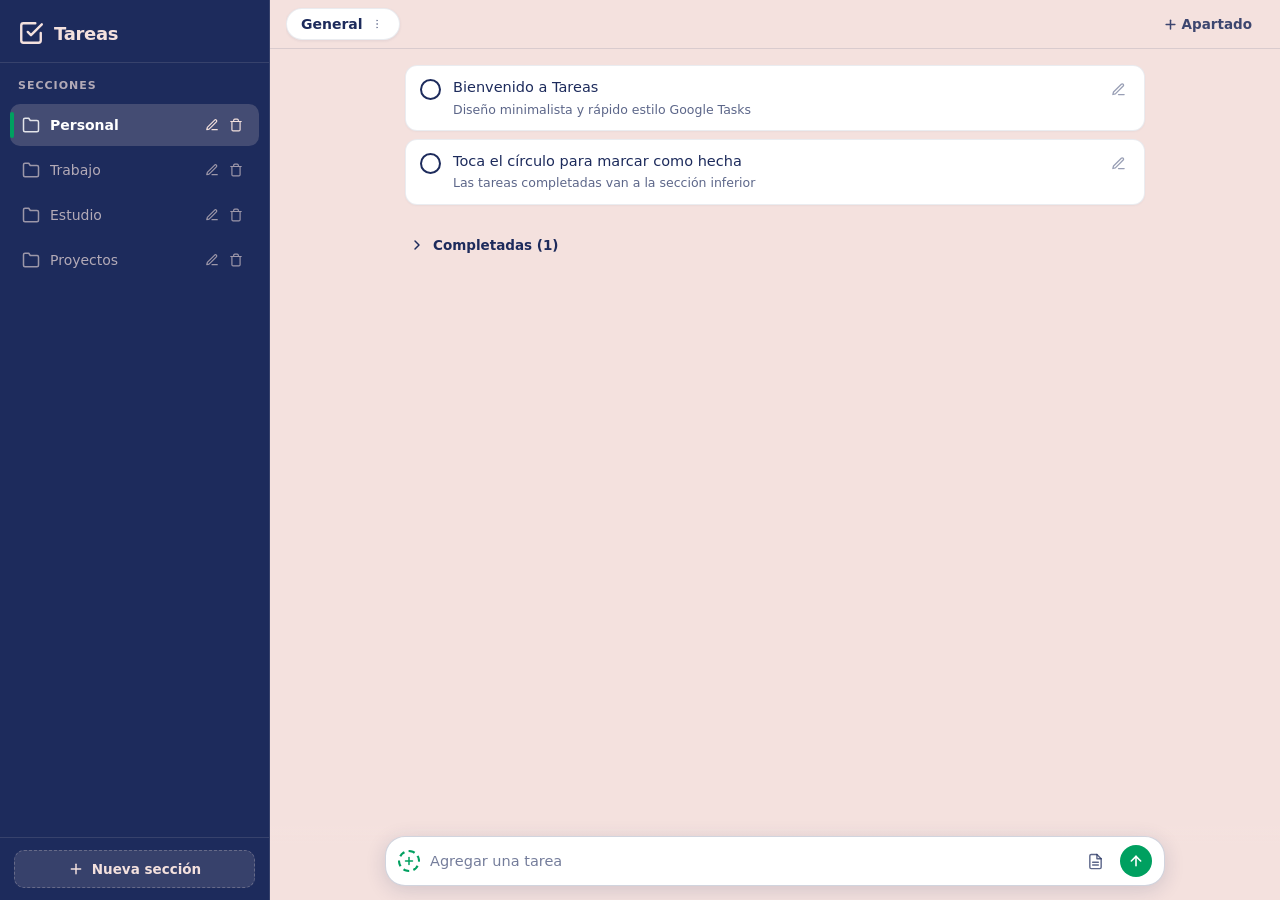
==== index.html @ ff3b8638 "Versión 1: PWA de tareas con secciones, apartados y tareas Diseño inicial con barra lateral. Indexed" ====
<!DOCTYPE html>
<html lang="es">
<head>
  <meta charset="UTF-8">
  <meta name="viewport" content="width=device-width, initial-scale=1.0, maximum-scale=1.0, user-scalable=no, viewport-fit=cover">
  <title>Tareas</title>

  <!-- PWA Meta Tags -->
  <meta name="theme-color" content="#1D2B5C">
  <meta name="mobile-web-app-capable" content="yes">
  <meta name="apple-mobile-web-app-status-bar-style" content="black-translucent">
  <meta name="apple-mobile-web-app-title" content="Tareas">
  <link rel="manifest" href="./manifest.json">
  <link rel="icon" type="image/svg+xml" href="./icon.svg">
  <link rel="apple-touch-icon" href="./icon-192.png">

  <!-- Minimalist Pure CSS -->
  <link rel="stylesheet" href="./style.css">
</head>
<body>

  <div id="app">
    <!-- Mobile Backdrop -->
    <div id="sidebar-backdrop"></div>

    <!-- Sidebar (Sections) -->
    <aside id="sidebar">
      <div class="sidebar-header">
        <div class="sidebar-brand">
          <svg viewBox="0 0 24 24" fill="none" stroke="currentColor" stroke-width="2.2" stroke-linecap="round" stroke-linejoin="round">
            <path d="M9 11l3 3L22 4"></path>
            <path d="M21 12v7a2 2 0 0 1-2 2H5a2 2 0 0 1-2-2V5a2 2 0 0 1 2-2h11"></path>
          </svg>
          <span>Tareas</span>
        </div>
        <button id="btn-close-sidebar" class="btn-icon-close" aria-label="Cerrar menú">
          <svg width="20" height="20" viewBox="0 0 24 24" fill="none" stroke="currentColor" stroke-width="2" stroke-linecap="round" stroke-linejoin="round">
            <line x1="18" y1="6" x2="6" y2="18"></line>
            <line x1="6" y1="6" x2="18" y2="18"></line>
          </svg>
        </button>
      </div>

      <div class="sidebar-title-badge">Secciones</div>

      <div id="sections-list" class="sections-scroll-area">
        <!-- Rendered dynamically -->
      </div>

      <div class="sidebar-footer">
        <button id="btn-new-section" class="btn-new-section">
          <svg viewBox="0 0 24 24" fill="none" stroke="currentColor" stroke-width="2.2" stroke-linecap="round" stroke-linejoin="round">
            <line x1="12" y1="5" x2="12" y2="19"></line>
            <line x1="5" y1="12" x2="19" y2="12"></line>
          </svg>
          <span>Nueva sección</span>
        </button>
      </div>
    </aside>

    <!-- Main Content Area -->
    <main id="main">
      <!-- Mobile Top Bar -->
      <header class="top-bar">
        <div class="top-bar-left">
          <button id="btn-menu" class="btn-menu" aria-label="Abrir secciones">
            <svg viewBox="0 0 24 24" fill="none" stroke="currentColor" stroke-width="2.2" stroke-linecap="round" stroke-linejoin="round">
              <line x1="3" y1="12" x2="21" y2="12"></line>
              <line x1="3" y1="6" x2="21" y2="6"></line>
              <line x1="3" y1="18" x2="21" y2="18"></line>
            </svg>
          </button>
          <h1 id="current-section-title" class="current-section-heading">Personal</h1>
        </div>
      </header>

      <!-- Tabs Bar (Apartados) -->
      <section class="lists-tabs-wrapper" aria-label="Apartados de la sección">
        <div id="lists-tabs" class="lists-tabs">
          <!-- Rendered dynamically -->
        </div>
        <button id="btn-add-list" class="btn-add-list" title="Crear nuevo apartado">
          <svg viewBox="0 0 24 24" fill="none" stroke="currentColor" stroke-width="2.4" stroke-linecap="round" stroke-linejoin="round">
            <line x1="12" y1="5" x2="12" y2="19"></line>
            <line x1="5" y1="12" x2="19" y2="12"></line>
          </svg>
          <span>Apartado</span>
        </button>
      </section>

      <!-- Tasks View -->
      <section class="tasks-container" id="tasks-scroll-container">
        <!-- Empty state placeholder -->
        <div id="empty-state" class="empty-state">
          <svg viewBox="0 0 24 24" fill="none" stroke="currentColor" stroke-width="1.8" stroke-linecap="round" stroke-linejoin="round">
            <circle cx="12" cy="12" r="10"></circle>
            <polyline points="12 6 12 12 16 14"></polyline>
          </svg>
          <h3>No hay tareas pendientes</h3>
          <p>Escribe tu primera tarea en el campo inferior para comenzar.</p>
        </div>

        <!-- Active Tasks List -->
        <div id="active-tasks-list">
          <!-- Rendered dynamically -->
        </div>

        <!-- Collapsible Completed Section -->
        <div id="completed-section" class="completed-section">
          <button id="completed-toggle-btn" class="completed-toggle-btn" aria-expanded="false">
            <svg class="completed-chevron" viewBox="0 0 24 24" fill="none" stroke="currentColor" stroke-width="2.2" stroke-linecap="round" stroke-linejoin="round">
              <polyline points="6 9 12 15 18 9"></polyline>
            </svg>
            <span id="completed-count-label">Completadas (0)</span>
          </button>
          <div id="completed-tasks-list" class="completed-tasks-list">
            <!-- Rendered dynamically -->
          </div>
        </div>
      </section>

      <!-- Bottom Docked Add Task Bar -->
      <footer class="bottom-bar">
        <form id="add-task-form" class="add-task-card" autocomplete="off">
          <div class="add-task-main-row">
            <div class="add-icon-circle">
              <svg viewBox="0 0 24 24" fill="none" stroke="currentColor" stroke-width="3" stroke-linecap="round" stroke-linejoin="round">
                <line x1="12" y1="5" x2="12" y2="19"></line>
                <line x1="5" y1="12" x2="19" y2="12"></line>
              </svg>
            </div>
            <input 
              type="text" 
              id="task-input" 
              class="task-input" 
              placeholder="Agregar una tarea" 
              autofocus 
              required
            >
            <button type="button" id="btn-toggle-note" class="btn-toggle-note" title="Agregar nota" aria-label="Agregar nota opcional">
              <svg viewBox="0 0 24 24" fill="none" stroke="currentColor" stroke-width="2" stroke-linecap="round" stroke-linejoin="round">
                <path d="M14 2H6a2 2 0 0 0-2 2v16a2 2 0 0 0 2 2h12a2 2 0 0 0 2-2V8z"></path>
                <polyline points="14 2 14 8 20 8"></polyline>
                <line x1="16" y1="13" x2="8" y2="13"></line>
                <line x1="16" y1="17" x2="8" y2="17"></line>
              </svg>
            </button>
            <button type="submit" id="btn-submit-task" class="btn-submit-task" title="Crear tarea" aria-label="Crear tarea">
              <svg viewBox="0 0 24 24" fill="none" stroke="currentColor" stroke-width="2.4" stroke-linecap="round" stroke-linejoin="round">
                <line x1="12" y1="19" x2="12" y2="5"></line>
                <polyline points="5 12 12 5 19 12"></polyline>
              </svg>
            </button>
          </div>
          <!-- Expandable note input -->
          <div id="add-task-note-row" class="add-task-note-row">
            <textarea 
              id="task-note-input" 
              class="task-note-input" 
              placeholder="Agregar detalles o nota opcional..."
              rows="2"
            ></textarea>
          </div>
        </form>
      </footer>
    </main>
  </div>

  <!-- Reusable Modal (Section / List / Task Edit / Confirmation) -->
  <div id="modal-container" class="modal-overlay" role="dialog" aria-modal="true">
    <div class="modal-card">
      <div class="modal-header">
        <h2 id="modal-title" class="modal-title">Título Modal</h2>
        <button id="btn-modal-close" class="btn-close-modal" aria-label="Cerrar modal">
          <svg viewBox="0 0 24 24" fill="none" stroke="currentColor" stroke-width="2" stroke-linecap="round" stroke-linejoin="round">
            <line x1="18" y1="6" x2="6" y2="18"></line>
            <line x1="6" y1="6" x2="18" y2="18"></line>
          </svg>
        </button>
      </div>

      <div id="modal-body" class="modal-body">
        <!-- Rendered dynamically -->
      </div>

      <div id="modal-footer" class="modal-footer">
        <!-- Buttons rendered dynamically -->
      </div>
    </div>
  </div>

  <!-- Scripts -->
  <script src="./db.js"></script>
  <script src="./app.js"></script>
</body>
</html>
---- style.css ----
/* ==========================================================================
   style.css - Minimalist Google Tasks Style PWA
   Palette:
   - Fondo: Rosa niebla #F4E1DE
   - Texto y Barra Lateral: Azul tinta #1D2B5C
   - Acentos: Esmeralda #00A060
   ========================================================================== */

:root {
  --bg-page: #F4E1DE;
  --text-main: #1D2B5C;
  --text-muted: rgba(29, 43, 92, 0.72);
  --text-faint: rgba(29, 43, 92, 0.45);

  --sidebar-bg: #1D2B5C;
  --sidebar-text: #F4E1DE;
  --sidebar-text-muted: rgba(244, 225, 222, 0.70);
  --sidebar-hover: rgba(244, 225, 222, 0.10);
  --sidebar-active: rgba(244, 225, 222, 0.18);
  --sidebar-border: rgba(244, 225, 222, 0.12);

  --accent-emerald: #00A060;
  --accent-emerald-dark: #008750;
  --accent-emerald-light: rgba(0, 160, 96, 0.15);

  --card-bg: #FFFFFF;
  --card-border: rgba(29, 43, 92, 0.09);
  --divider: rgba(29, 43, 92, 0.12);

  --danger: #D32F2F;
  --danger-light: rgba(211, 47, 47, 0.10);

  --sidebar-width: 270px;
  --font-stack: system-ui, -apple-system, BlinkMacSystemFont, "Segoe UI", Roboto, "Helvetica Neue", Arial, sans-serif;
}

* {
  box-sizing: border-box;
  margin: 0;
  padding: 0;
  -webkit-tap-highlight-color: transparent;
}

html, body {
  width: 100%;
  height: 100%;
  overflow: hidden;
  font-family: var(--font-stack);
  background-color: var(--bg-page);
  color: var(--text-main);
  -webkit-font-smoothing: antialiased;
  -moz-osx-font-smoothing: grayscale;
}

/* ==================== APP LAYOUT ==================== */
#app {
  display: flex;
  width: 100%;
  height: 100%;
  position: relative;
  overflow: hidden;
}

/* ==================== SIDEBAR ==================== */
#sidebar {
  width: var(--sidebar-width);
  height: 100%;
  background-color: var(--sidebar-bg);
  color: var(--sidebar-text);
  display: flex;
  flex-direction: column;
  flex-shrink: 0;
  z-index: 100;
  border-right: 1px solid var(--sidebar-border);
  transition: transform 0.22s cubic-bezier(0.2, 0, 0, 1);
}

.sidebar-header {
  padding: 20px 18px 16px 18px;
  display: flex;
  align-items: center;
  justify-content: space-between;
  border-bottom: 1px solid var(--sidebar-border);
}

.sidebar-brand {
  display: flex;
  align-items: center;
  gap: 10px;
  font-size: 18px;
  font-weight: 700;
  letter-spacing: -0.3px;
  color: var(--sidebar-text);
}

.sidebar-brand svg {
  width: 26px;
  height: 26px;
  flex-shrink: 0;
}

.btn-icon-close {
  background: transparent;
  border: none;
  color: var(--sidebar-text);
  cursor: pointer;
  padding: 6px;
  border-radius: 8px;
  display: none; /* hidden on desktop */
}

.sidebar-title-badge {
  padding: 16px 18px 8px 18px;
  font-size: 11px;
  text-transform: uppercase;
  letter-spacing: 1px;
  font-weight: 700;
  color: var(--sidebar-text-muted);
}

.sections-scroll-area {
  flex: 1;
  overflow-y: auto;
  padding: 4px 10px;
  scrollbar-width: thin;
  scrollbar-color: rgba(244, 225, 222, 0.2) transparent;
}

.section-item {
  display: flex;
  align-items: center;
  justify-content: space-between;
  padding: 10px 12px;
  margin-bottom: 3px;
  border-radius: 10px;
  cursor: pointer;
  color: var(--sidebar-text-muted);
  font-size: 14px;
  font-weight: 500;
  user-select: none;
  transition: background 0.15s, color 0.15s;
}

.section-item:hover {
  background: var(--sidebar-hover);
  color: var(--sidebar-text);
}

.section-item.active {
  background: var(--sidebar-active);
  color: #FFFFFF;
  font-weight: 600;
  position: relative;
}

.section-item.active::before {
  content: '';
  position: absolute;
  left: 0;
  top: 8px;
  bottom: 8px;
  width: 4px;
  border-radius: 2px;
  background-color: var(--accent-emerald);
}

.section-item-left {
  display: flex;
  align-items: center;
  gap: 10px;
  min-width: 0;
  flex: 1;
}

.section-item-left svg {
  width: 18px;
  height: 18px;
  flex-shrink: 0;
  opacity: 0.85;
}

.section-name {
  white-space: nowrap;
  overflow: hidden;
  text-overflow: ellipsis;
}

.section-actions {
  display: flex;
  align-items: center;
  gap: 2px;
  opacity: 0.6;
}

.section-item:hover .section-actions,
.section-item.active .section-actions {
  opacity: 1;
}

.btn-section-action {
  background: transparent;
  border: none;
  color: var(--sidebar-text);
  padding: 4px;
  border-radius: 6px;
  cursor: pointer;
  display: flex;
  align-items: center;
  justify-content: center;
}

.btn-section-action:hover {
  background: rgba(244, 225, 222, 0.2);
}

.btn-section-action svg {
  width: 14px;
  height: 14px;
}

.sidebar-footer {
  padding: 12px 14px;
  border-top: 1px solid var(--sidebar-border);
}

.btn-new-section {
  width: 100%;
  display: flex;
  align-items: center;
  justify-content: center;
  gap: 8px;
  background: rgba(244, 225, 222, 0.12);
  border: 1px dashed rgba(244, 225, 222, 0.25);
  color: var(--sidebar-text);
  font-family: inherit;
  font-size: 13.5px;
  font-weight: 600;
  padding: 10px;
  border-radius: 10px;
  cursor: pointer;
  transition: background 0.15s, border-color 0.15s;
}

.btn-new-section:hover {
  background: rgba(244, 225, 222, 0.20);
  border-color: rgba(244, 225, 222, 0.45);
}

.btn-new-section svg {
  width: 16px;
  height: 16px;
}

/* Sidebar Backdrop (mobile) */
#sidebar-backdrop {
  position: fixed;
  inset: 0;
  background: rgba(29, 43, 92, 0.55);
  z-index: 95;
  opacity: 0;
  pointer-events: none;
  transition: opacity 0.22s ease;
}

#sidebar-backdrop.visible {
  opacity: 1;
  pointer-events: auto;
}

/* ==================== MAIN CONTENT ==================== */
#main {
  flex: 1;
  display: flex;
  flex-direction: column;
  height: 100%;
  min-width: 0;
  background-color: var(--bg-page);
  position: relative;
}

/* Mobile Top Bar */
.top-bar {
  display: none; /* Desktop hidden */
  align-items: center;
  justify-content: space-between;
  padding: 10px 14px;
  background-color: var(--bg-page);
  border-bottom: 1px solid var(--divider);
  flex-shrink: 0;
  z-index: 10;
}

.top-bar-left {
  display: flex;
  align-items: center;
  gap: 12px;
  min-width: 0;
}

.btn-menu {
  background: transparent;
  border: none;
  color: var(--text-main);
  padding: 6px;
  border-radius: 8px;
  cursor: pointer;
  display: flex;
  align-items: center;
  justify-content: center;
}

.btn-menu svg {
  width: 24px;
  height: 24px;
}

.current-section-heading {
  font-size: 17px;
  font-weight: 700;
  color: var(--text-main);
  white-space: nowrap;
  overflow: hidden;
  text-overflow: ellipsis;
}

/* Tabs Bar (Apartados) */
.lists-tabs-wrapper {
  background-color: var(--bg-page);
  border-bottom: 1px solid var(--divider);
  padding: 0 16px;
  display: flex;
  align-items: center;
  flex-shrink: 0;
  overflow: hidden;
}

.lists-tabs {
  display: flex;
  align-items: center;
  gap: 6px;
  overflow-x: auto;
  scrollbar-width: none;
  -ms-overflow-style: none;
  flex: 1;
  padding: 8px 0;
}

.lists-tabs::-webkit-scrollbar {
  display: none;
}

.tab-btn {
  background: transparent;
  border: none;
  color: var(--text-muted);
  font-family: inherit;
  font-size: 14px;
  font-weight: 500;
  padding: 7px 14px;
  border-radius: 20px;
  cursor: pointer;
  white-space: nowrap;
  display: flex;
  align-items: center;
  gap: 6px;
  transition: background 0.15s, color 0.15s;
}

.tab-btn:hover {
  background: rgba(29, 43, 92, 0.06);
  color: var(--text-main);
}

.tab-btn.active {
  background: #FFFFFF;
  color: var(--text-main);
  font-weight: 600;
  box-shadow: 0 1px 3px rgba(29, 43, 92, 0.08);
  border: 1px solid var(--card-border);
}

.tab-btn-options {
  background: transparent;
  border: none;
  color: var(--text-muted);
  cursor: pointer;
  padding: 2px;
  border-radius: 50%;
  display: inline-flex;
  align-items: center;
  justify-content: center;
  opacity: 0.6;
}

.tab-btn-options:hover {
  opacity: 1;
  background: rgba(29, 43, 92, 0.1);
}

.tab-btn-options svg {
  width: 12px;
  height: 12px;
}

.btn-add-list {
  background: transparent;
  border: none;
  color: var(--text-main);
  font-family: inherit;
  font-size: 13.5px;
  font-weight: 600;
  padding: 6px 12px;
  border-radius: 18px;
  cursor: pointer;
  display: flex;
  align-items: center;
  gap: 4px;
  white-space: nowrap;
  flex-shrink: 0;
  margin-left: 6px;
  opacity: 0.85;
}

.btn-add-list:hover {
  background: rgba(29, 43, 92, 0.07);
  opacity: 1;
}

.btn-add-list svg {
  width: 15px;
  height: 15px;
}

/* ==================== TASKS CONTAINER ==================== */
.tasks-container {
  flex: 1;
  overflow-y: auto;
  padding: 16px 20px 140px 20px;
  max-width: 780px;
  width: 100%;
  margin: 0 auto;
  scrollbar-width: thin;
  scrollbar-color: rgba(29, 43, 92, 0.2) transparent;
}

/* Empty State */
.empty-state {
  display: none;
  flex-direction: column;
  align-items: center;
  justify-content: center;
  padding: 60px 20px;
  text-align: center;
  color: var(--text-muted);
}

.empty-state.visible {
  display: flex;
}

.empty-state svg {
  width: 52px;
  height: 52px;
  color: var(--text-muted);
  margin-bottom: 14px;
  opacity: 0.55;
}

.empty-state h3 {
  font-size: 16px;
  font-weight: 600;
  color: var(--text-main);
  margin-bottom: 6px;
}

.empty-state p {
  font-size: 13.5px;
  color: var(--text-muted);
  max-width: 260px;
}

/* Task Item */
.task-item {
  display: flex;
  align-items: flex-start;
  gap: 12px;
  padding: 12px 14px;
  margin-bottom: 8px;
  background-color: var(--card-bg);
  border-radius: 12px;
  border: 1px solid var(--card-border);
  box-shadow: 0 1px 2px rgba(29, 43, 92, 0.04);
  cursor: pointer;
  transition: transform 0.1s ease, box-shadow 0.1s ease;
}

.task-item:active {
  transform: scale(0.995);
}

/* Circle Checkbox */
.task-checkbox-btn {
  background: transparent;
  border: none;
  padding: 0;
  cursor: pointer;
  display: flex;
  align-items: center;
  justify-content: center;
  flex-shrink: 0;
  margin-top: 1px;
}

.task-circle {
  width: 21px;
  height: 21px;
  border-radius: 50%;
  border: 2px solid var(--text-main);
  display: flex;
  align-items: center;
  justify-content: center;
  transition: all 0.15s ease;
  background: transparent;
}

.task-circle svg {
  width: 13px;
  height: 13px;
  opacity: 0;
  transform: scale(0.6);
  transition: all 0.15s ease;
  stroke: #FFFFFF;
}

.task-item:hover .task-circle {
  border-color: var(--accent-emerald);
}

.task-item.done .task-circle {
  background-color: var(--accent-emerald);
  border-color: var(--accent-emerald);
}

.task-item.done .task-circle svg {
  opacity: 1;
  transform: scale(1);
}

.task-content {
  flex: 1;
  min-width: 0;
}

.task-title {
  font-size: 14.5px;
  font-weight: 500;
  color: var(--text-main);
  line-height: 1.35;
  word-break: break-word;
  transition: color 0.15s;
}

.task-item.done .task-title {
  text-decoration: line-through;
  color: var(--text-faint);
}

.task-note-snippet {
  font-size: 12.5px;
  color: var(--text-muted);
  margin-top: 4px;
  line-height: 1.3;
  display: -webkit-box;
  -webkit-line-clamp: 2;
  -webkit-box-orient: vertical;
  overflow: hidden;
  word-break: break-word;
}

.task-item.done .task-note-snippet {
  color: var(--text-faint);
}

.task-actions {
  display: flex;
  align-items: center;
  opacity: 0.45;
  transition: opacity 0.15s;
}

.task-item:hover .task-actions {
  opacity: 1;
}

.btn-task-action {
  background: transparent;
  border: none;
  color: var(--text-main);
  padding: 4px;
  border-radius: 6px;
  cursor: pointer;
  display: flex;
  align-items: center;
  justify-content: center;
}

.btn-task-action:hover {
  background: rgba(29, 43, 92, 0.08);
}

.btn-task-action svg {
  width: 15px;
  height: 15px;
}

/* ==================== COMPLETED SECTION ==================== */
.completed-section {
  margin-top: 24px;
  display: none;
}

.completed-section.visible {
  display: block;
}

.completed-toggle-btn {
  display: flex;
  align-items: center;
  gap: 8px;
  background: transparent;
  border: none;
  color: var(--text-main);
  font-family: inherit;
  font-size: 13.5px;
  font-weight: 600;
  padding: 8px 4px;
  cursor: pointer;
  user-select: none;
  width: 100%;
}

.completed-chevron {
  width: 16px;
  height: 16px;
  transition: transform 0.2s ease;
  transform: rotate(-90deg);
}

.completed-section.expanded .completed-chevron {
  transform: rotate(0deg);
}

.completed-tasks-list {
  display: none;
  margin-top: 8px;
}

.completed-section.expanded .completed-tasks-list {
  display: block;
}

/* ==================== BOTTOM ADD TASK BAR ==================== */
.bottom-bar {
  position: fixed;
  bottom: 0;
  right: 0;
  left: var(--sidebar-width);
  z-index: 50;
  padding: 10px 16px max(14px, env(safe-area-inset-bottom, 14px)) 16px;
  background: linear-gradient(to top, rgba(244, 225, 222, 1) 75%, rgba(244, 225, 222, 0.85) 100%);
  display: flex;
  justify-content: center;
}

.add-task-card {
  width: 100%;
  max-width: 780px;
  background: #FFFFFF;
  border-radius: 20px;
  border: 1px solid var(--card-border);
  box-shadow: 0 4px 16px rgba(29, 43, 92, 0.10);
  display: flex;
  flex-direction: column;
  padding: 8px 12px;
  transition: box-shadow 0.15s ease;
}

.add-task-card:focus-within {
  box-shadow: 0 4px 20px rgba(29, 43, 92, 0.16);
  border-color: rgba(29, 43, 92, 0.20);
}

.add-task-main-row {
  display: flex;
  align-items: center;
  gap: 10px;
}

.add-icon-circle {
  width: 22px;
  height: 22px;
  border-radius: 50%;
  border: 2px dashed var(--accent-emerald);
  display: flex;
  align-items: center;
  justify-content: center;
  color: var(--accent-emerald);
  flex-shrink: 0;
}

.add-icon-circle svg {
  width: 12px;
  height: 12px;
}

.task-input {
  flex: 1;
  border: none;
  outline: none;
  background: transparent;
  font-family: inherit;
  font-size: 14.5px;
  color: var(--text-main);
  padding: 4px 0;
}

.task-input::placeholder {
  color: var(--text-muted);
  opacity: 0.85;
}

.btn-toggle-note {
  background: transparent;
  border: none;
  color: var(--text-muted);
  cursor: pointer;
  padding: 6px;
  border-radius: 8px;
  display: flex;
  align-items: center;
  justify-content: center;
  transition: color 0.15s, background 0.15s;
}

.btn-toggle-note:hover,
.btn-toggle-note.active {
  color: var(--text-main);
  background: rgba(29, 43, 92, 0.08);
}

.btn-toggle-note svg {
  width: 17px;
  height: 17px;
}

.btn-submit-task {
  background: var(--accent-emerald);
  color: #FFFFFF;
  border: none;
  cursor: pointer;
  width: 32px;
  height: 32px;
  border-radius: 50%;
  display: flex;
  align-items: center;
  justify-content: center;
  flex-shrink: 0;
  transition: background 0.15s, transform 0.1s;
}

.btn-submit-task:hover {
  background: var(--accent-emerald-dark);
}

.btn-submit-task:active {
  transform: scale(0.94);
}

.btn-submit-task svg {
  width: 16px;
  height: 16px;
}

.add-task-note-row {
  display: none;
  padding-top: 6px;
  margin-top: 6px;
  border-top: 1px dashed var(--divider);
}

.add-task-note-row.visible {
  display: block;
}

.task-note-input {
  width: 100%;
  border: none;
  outline: none;
  background: transparent;
  font-family: inherit;
  font-size: 13px;
  color: var(--text-main);
  resize: none;
  min-height: 48px;
  max-height: 120px;
}

.task-note-input::placeholder {
  color: var(--text-muted);
  opacity: 0.8;
}

/* ==================== MODALS ==================== */
.modal-overlay {
  position: fixed;
  inset: 0;
  background: rgba(29, 43, 92, 0.55);
  z-index: 200;
  display: none;
  align-items: center;
  justify-content: center;
  padding: 16px;
}

.modal-overlay.open {
  display: flex;
}

.modal-card {
  width: 100%;
  max-width: 440px;
  background: #FFFFFF;
  border-radius: 16px;
  box-shadow: 0 10px 30px rgba(29, 43, 92, 0.2);
  padding: 20px 22px;
  display: flex;
  flex-direction: column;
  gap: 16px;
  animation: modalIn 0.15s ease-out;
}

@keyframes modalIn {
  from {
    transform: scale(0.96);
    opacity: 0;
  }
  to {
    transform: scale(1);
    opacity: 1;
  }
}

.modal-header {
  display: flex;
  align-items: center;
  justify-content: space-between;
}

.modal-title {
  font-size: 16px;
  font-weight: 700;
  color: var(--text-main);
}

.btn-close-modal {
  background: transparent;
  border: none;
  color: var(--text-muted);
  cursor: pointer;
  padding: 4px;
  border-radius: 6px;
  display: flex;
  align-items: center;
  justify-content: center;
}

.btn-close-modal:hover {
  color: var(--text-main);
  background: rgba(29, 43, 92, 0.08);
}

.btn-close-modal svg {
  width: 18px;
  height: 18px;
}

.modal-body {
  display: flex;
  flex-direction: column;
  gap: 12px;
}

.form-group {
  display: flex;
  flex-direction: column;
  gap: 6px;
}

.form-label {
  font-size: 12px;
  font-weight: 600;
  text-transform: uppercase;
  letter-spacing: 0.5px;
  color: var(--text-muted);
}

.form-input, .form-textarea {
  width: 100%;
  font-family: inherit;
  font-size: 14.5px;
  color: var(--text-main);
  background: var(--bg-page);
  border: 1px solid rgba(29, 43, 92, 0.15);
  border-radius: 10px;
  padding: 10px 12px;
  outline: none;
  transition: border-color 0.15s;
}

.form-input:focus, .form-textarea:focus {
  border-color: var(--accent-emerald);
  background: #FFFFFF;
}

.form-textarea {
  resize: vertical;
  min-height: 80px;
}

.modal-footer {
  display: flex;
  align-items: center;
  justify-content: flex-end;
  gap: 10px;
  margin-top: 4px;
}

.btn {
  font-family: inherit;
  font-size: 13.5px;
  font-weight: 600;
  padding: 8px 16px;
  border-radius: 10px;
  cursor: pointer;
  border: none;
  display: inline-flex;
  align-items: center;
  gap: 6px;
  transition: background 0.15s, opacity 0.15s;
}

.btn-secondary {
  background: rgba(29, 43, 92, 0.08);
  color: var(--text-main);
}

.btn-secondary:hover {
  background: rgba(29, 43, 92, 0.14);
}

.btn-primary {
  background: var(--accent-emerald);
  color: #FFFFFF;
}

.btn-primary:hover {
  background: var(--accent-emerald-dark);
}

.btn-danger {
  background: var(--danger-light);
  color: var(--danger);
  margin-right: auto; /* Pushes danger button to the left */
}

.btn-danger:hover {
  background: rgba(211, 47, 47, 0.18);
}

/* ==================== RESPONSIVE RULES ==================== */
@media (max-width: 768px) {
  #sidebar {
    position: fixed;
    top: 0;
    left: 0;
    bottom: 0;
    width: 280px;
    max-width: 82vw;
    transform: translateX(-100%);
    box-shadow: 4px 0 20px rgba(0, 0, 0, 0.25);
  }

  #sidebar.open {
    transform: translateX(0);
  }

  .btn-icon-close {
    display: flex;
  }

  .top-bar {
    display: flex;
  }

  .bottom-bar {
    left: 0;
  }

  .tasks-container {
    padding: 12px 14px 130px 14px;
  }
}
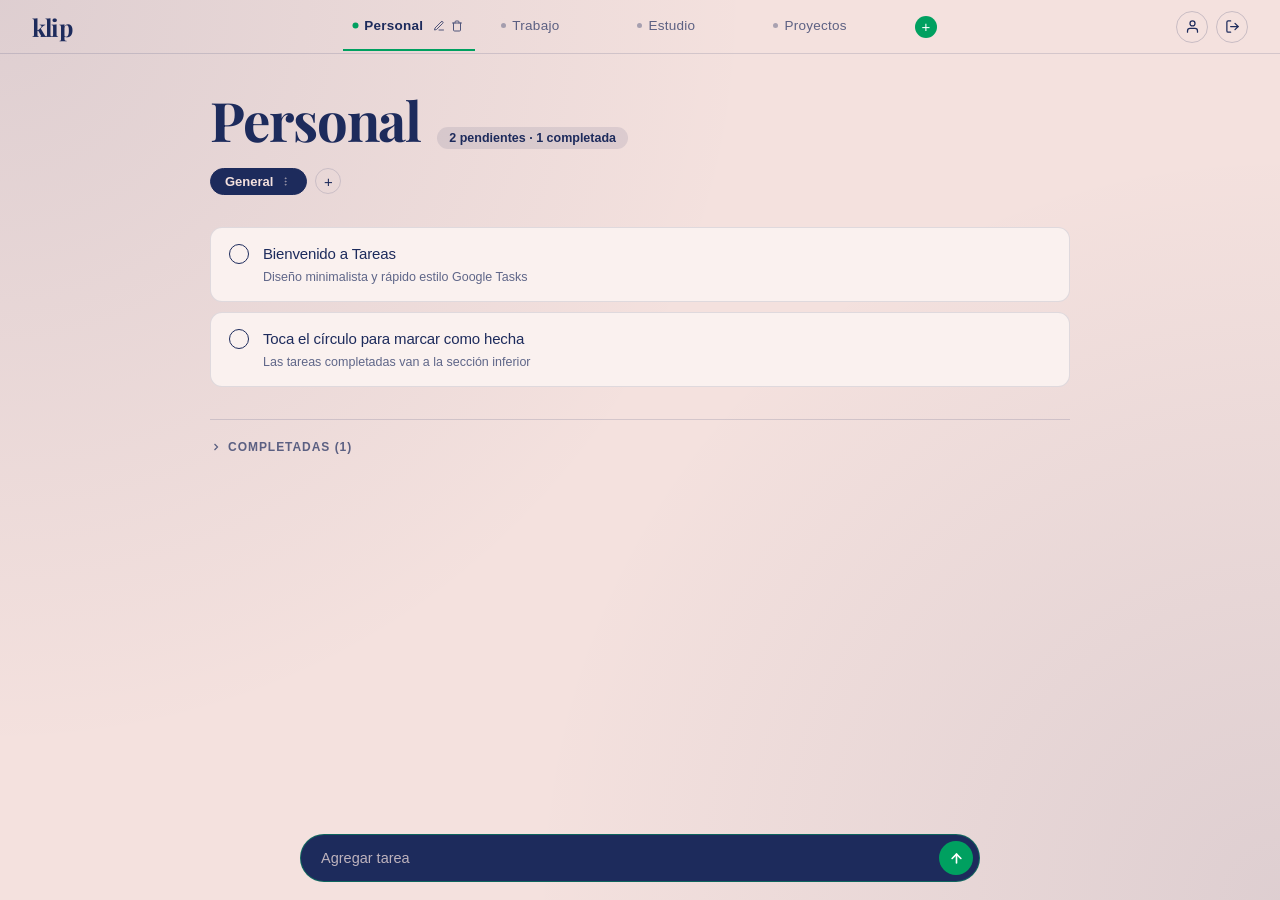
==== commit 69b585b0: "style: rediseño visual klip con playfair/arimo y detalles en azul tinta - Añadidas fuentes locales P" ====
--- a/index.html
+++ b/index.html
@@ -3,189 +3,202 @@
 <head>
   <meta charset="UTF-8">
   <meta name="viewport" content="width=device-width, initial-scale=1.0, maximum-scale=1.0, user-scalable=no, viewport-fit=cover">
-  <title>Tareas</title>
+  <title>klip — Tareas</title>
 
   <!-- PWA Meta Tags -->
   <meta name="theme-color" content="#1D2B5C">
   <meta name="mobile-web-app-capable" content="yes">
-  <meta name="apple-mobile-web-app-status-bar-style" content="black-translucent">
-  <meta name="apple-mobile-web-app-title" content="Tareas">
+  <meta name="apple-mobile-web-app-status-bar-style" content="default">
+  <meta name="apple-mobile-web-app-title" content="klip">
   <link rel="manifest" href="./manifest.json">
   <link rel="icon" type="image/svg+xml" href="./icon.svg">
   <link rel="apple-touch-icon" href="./icon-192.png">
 
-  <!-- Minimalist Pure CSS -->
+  <!-- Local CSS with @font-face -->
   <link rel="stylesheet" href="./style.css">
 </head>
 <body>
 
   <div id="app">
-    <!-- Mobile Backdrop -->
-    <div id="sidebar-backdrop"></div>
-
-    <!-- Sidebar (Sections) -->
-    <aside id="sidebar">
-      <div class="sidebar-header">
-        <div class="sidebar-brand">
-          <svg viewBox="0 0 24 24" fill="none" stroke="currentColor" stroke-width="2.2" stroke-linecap="round" stroke-linejoin="round">
-            <path d="M9 11l3 3L22 4"></path>
-            <path d="M21 12v7a2 2 0 0 1-2 2H5a2 2 0 0 1-2-2V5a2 2 0 0 1 2-2h11"></path>
+    <!-- Top Navigation Bar -->
+    <header class="top-nav-bar">
+      <!-- Left: Brand Logo -->
+      <div class="nav-left">
+        <span class="brand-logo">klip</span>
+      </div>
+
+      <!-- Center: Sections Centered with Dot and Emerald Bar + Emerald '+' button (Desktop) -->
+      <div class="nav-center">
+        <nav id="sections-list" class="sections-list-desktop" aria-label="Secciones">
+          <!-- Rendered dynamically -->
+        </nav>
+        <button id="btn-new-section" class="btn-new-section-emerald" title="Crear sección" aria-label="Crear sección">
+          +
+        </button>
+      </div>
+
+      <!-- Right: User Icon & Logout Button (Desktop) -->
+      <div class="nav-right">
+        <div class="user-actions-group">
+          <button class="nav-circle-btn" title="Perfil de usuario" aria-label="Perfil de usuario">
+            <svg width="15" height="15" viewBox="0 0 24 24" fill="none" stroke="currentColor" stroke-width="2" stroke-linecap="round" stroke-linejoin="round">
+              <path d="M20 21v-2a4 4 0 0 0-4-4H8a4 4 0 0 0-4 4v2"></path>
+              <circle cx="12" cy="7" r="4"></circle>
+            </svg>
+          </button>
+          <button id="btn-logout" class="nav-circle-btn" title="Cerrar sesión" aria-label="Cerrar sesión" onclick="cerrarSesion()">
+            <svg width="15" height="15" viewBox="0 0 24 24" fill="none" stroke="currentColor" stroke-width="2" stroke-linecap="round" stroke-linejoin="round">
+              <path d="M9 21H5a2 2 0 0 1-2-2V5a2 2 0 0 1 2-2h4"></path>
+              <polyline points="16 17 21 12 16 7"></polyline>
+              <line x1="21" y1="12" x2="9" y2="12"></line>
+            </svg>
+          </button>
+        </div>
+      </div>
+
+      <!-- Mobile Top Bar Content (Screen < 768px): Section Name & Trigger on Left, User & Logout on Right -->
+      <div class="nav-mobile-row">
+        <button id="btn-menu" class="btn-mobile-section-trigger" aria-label="Abrir menú de secciones">
+          <span id="current-section-title" class="mobile-section-name">Personal</span>
+          <svg class="trigger-chevron" width="12" height="12" viewBox="0 0 24 24" fill="none" stroke="currentColor" stroke-width="2.5">
+            <polyline points="6 9 12 15 18 9"></polyline>
           </svg>
-          <span>Tareas</span>
-        </div>
-        <button id="btn-close-sidebar" class="btn-icon-close" aria-label="Cerrar menú">
-          <svg width="20" height="20" viewBox="0 0 24 24" fill="none" stroke="currentColor" stroke-width="2" stroke-linecap="round" stroke-linejoin="round">
+        </button>
+
+        <div class="mobile-user-actions">
+          <button class="nav-circle-btn" title="Perfil de usuario" aria-label="Perfil de usuario">
+            <svg width="14" height="14" viewBox="0 0 24 24" fill="none" stroke="currentColor" stroke-width="2" stroke-linecap="round" stroke-linejoin="round">
+              <path d="M20 21v-2a4 4 0 0 0-4-4H8a4 4 0 0 0-4 4v2"></path>
+              <circle cx="12" cy="7" r="4"></circle>
+            </svg>
+          </button>
+          <button id="btn-logout-mobile" class="nav-circle-btn" title="Cerrar sesión" aria-label="Cerrar sesión" onclick="cerrarSesion()">
+            <svg width="14" height="14" viewBox="0 0 24 24" fill="none" stroke="currentColor" stroke-width="2" stroke-linecap="round" stroke-linejoin="round">
+              <path d="M9 21H5a2 2 0 0 1-2-2V5a2 2 0 0 1 2-2h4"></path>
+              <polyline points="16 17 21 12 16 7"></polyline>
+              <line x1="21" y1="12" x2="9" y2="12"></line>
+            </svg>
+          </button>
+        </div>
+      </div>
+    </header>
+
+    <!-- Mobile Drawer Backdrop (Top-level under #app) -->
+    <div id="sidebar-backdrop" class="sidebar-backdrop"></div>
+
+    <!-- Mobile Sections Panel (Top-level under #app) -->
+    <aside id="sidebar" class="mobile-sections-panel" aria-label="Panel de secciones">
+      <div class="mobile-panel-header">
+        <span class="mobile-panel-title">SECCIONES</span>
+        <button id="btn-close-sidebar" class="btn-close-panel" aria-label="Cerrar panel">
+          <svg width="18" height="18" viewBox="0 0 24 24" fill="none" stroke="currentColor" stroke-width="2.5">
             <line x1="18" y1="6" x2="6" y2="18"></line>
             <line x1="6" y1="6" x2="18" y2="18"></line>
           </svg>
         </button>
       </div>
 
-      <div class="sidebar-title-badge">Secciones</div>
-
-      <div id="sections-list" class="sections-scroll-area">
+      <!-- Scrollable Mobile Sections List -->
+      <div id="mobile-sections-list" class="mobile-sections-list">
         <!-- Rendered dynamically -->
       </div>
 
-      <div class="sidebar-footer">
-        <button id="btn-new-section" class="btn-new-section">
-          <svg viewBox="0 0 24 24" fill="none" stroke="currentColor" stroke-width="2.2" stroke-linecap="round" stroke-linejoin="round">
-            <line x1="12" y1="5" x2="12" y2="19"></line>
-            <line x1="5" y1="12" x2="19" y2="12"></line>
-          </svg>
-          <span>Nueva sección</span>
+      <!-- Emerald button to add section inside mobile panel -->
+      <div class="mobile-panel-footer">
+        <button id="btn-new-section-mobile" class="btn-add-section-mobile" aria-label="Nueva sección">
+          + NUEVA SECCIÓN
         </button>
       </div>
     </aside>
 
     <!-- Main Content Area -->
     <main id="main">
-      <!-- Mobile Top Bar -->
-      <header class="top-bar">
-        <div class="top-bar-left">
-          <button id="btn-menu" class="btn-menu" aria-label="Abrir secciones">
-            <svg viewBox="0 0 24 24" fill="none" stroke="currentColor" stroke-width="2.2" stroke-linecap="round" stroke-linejoin="round">
-              <line x1="3" y1="12" x2="21" y2="12"></line>
-              <line x1="3" y1="6" x2="21" y2="6"></line>
-              <line x1="3" y1="18" x2="21" y2="18"></line>
-            </svg>
-          </button>
-          <h1 id="current-section-title" class="current-section-heading">Personal</h1>
-        </div>
-      </header>
-
-      <!-- Tabs Bar (Apartados) -->
-      <section class="lists-tabs-wrapper" aria-label="Apartados de la sección">
-        <div id="lists-tabs" class="lists-tabs">
-          <!-- Rendered dynamically -->
-        </div>
-        <button id="btn-add-list" class="btn-add-list" title="Crear nuevo apartado">
-          <svg viewBox="0 0 24 24" fill="none" stroke="currentColor" stroke-width="2.4" stroke-linecap="round" stroke-linejoin="round">
-            <line x1="12" y1="5" x2="12" y2="19"></line>
-            <line x1="5" y1="12" x2="19" y2="12"></line>
-          </svg>
-          <span>Apartado</span>
-        </button>
+      <!-- Section Header Area with Big Title (Playfair Display) & Counter Badge -->
+      <section class="section-header-area">
+        <div class="section-header-inner">
+          <div class="section-title-row">
+            <h1 class="main-section-title" id="main-section-title">Personal</h1>
+            <span class="tasks-counter-badge" id="tasks-counter-badge">0 pendientes · 0 completadas</span>
+          </div>
+
+          <!-- Apartados (Lists) Strip directly below the title -->
+          <div class="apartados-strip" aria-label="Apartados de la sección">
+            <div id="lists-tabs" class="lists-tabs">
+              <!-- Rendered dynamically as pills -->
+            </div>
+            <button id="btn-add-list" class="btn-add-apartado" title="Nuevo apartado" aria-label="Nuevo apartado">
+              +
+            </button>
+          </div>
+        </div>
       </section>
 
-      <!-- Tasks View -->
-      <section class="tasks-container" id="tasks-scroll-container">
-        <!-- Empty state placeholder -->
-        <div id="empty-state" class="empty-state">
-          <svg viewBox="0 0 24 24" fill="none" stroke="currentColor" stroke-width="1.8" stroke-linecap="round" stroke-linejoin="round">
-            <circle cx="12" cy="12" r="10"></circle>
-            <polyline points="12 6 12 12 16 14"></polyline>
-          </svg>
-          <h3>No hay tareas pendientes</h3>
-          <p>Escribe tu primera tarea en el campo inferior para comenzar.</p>
-        </div>
-
-        <!-- Active Tasks List -->
-        <div id="active-tasks-list">
-          <!-- Rendered dynamically -->
-        </div>
-
-        <!-- Collapsible Completed Section -->
-        <div id="completed-section" class="completed-section">
-          <button id="completed-toggle-btn" class="completed-toggle-btn" aria-expanded="false">
-            <svg class="completed-chevron" viewBox="0 0 24 24" fill="none" stroke="currentColor" stroke-width="2.2" stroke-linecap="round" stroke-linejoin="round">
-              <polyline points="6 9 12 15 18 9"></polyline>
-            </svg>
-            <span id="completed-count-label">Completadas (0)</span>
-          </button>
-          <div id="completed-tasks-list" class="completed-tasks-list">
+      <!-- Tasks Scroll Container -->
+      <div class="tasks-scroll-container" id="tasks-scroll-container">
+        <div class="tasks-content-wrapper">
+
+          <!-- Simple centered empty state -->
+          <div id="empty-state" class="empty-state">
+            <p class="empty-text">No hay tareas pendientes en este apartado</p>
+          </div>
+
+          <!-- Active Tasks Cards (Lighter pink cards with 12% ink blue border) -->
+          <div id="active-tasks-list" class="tasks-cards-list">
             <!-- Rendered dynamically -->
           </div>
-        </div>
-      </section>
-
-      <!-- Bottom Docked Add Task Bar -->
-      <footer class="bottom-bar">
-        <form id="add-task-form" class="add-task-card" autocomplete="off">
-          <div class="add-task-main-row">
-            <div class="add-icon-circle">
-              <svg viewBox="0 0 24 24" fill="none" stroke="currentColor" stroke-width="3" stroke-linecap="round" stroke-linejoin="round">
-                <line x1="12" y1="5" x2="12" y2="19"></line>
-                <line x1="5" y1="12" x2="19" y2="12"></line>
+
+          <!-- Discrete Collapsible Completed Section -->
+          <div id="completed-section" class="completed-section">
+            <button id="completed-toggle-btn" class="completed-toggle-btn" aria-expanded="false">
+              <svg class="completed-chevron" width="12" height="12" viewBox="0 0 24 24" fill="none" stroke="currentColor" stroke-width="2.5">
+                <polyline points="6 9 12 15 18 9"></polyline>
               </svg>
+              <span id="completed-count-label">COMPLETADAS (0)</span>
+            </button>
+            <div id="completed-tasks-list" class="completed-tasks-cards">
+              <!-- Rendered dynamically -->
             </div>
-            <input 
-              type="text" 
-              id="task-input" 
-              class="task-input" 
-              placeholder="Agregar una tarea" 
-              autofocus 
-              required
-            >
-            <button type="button" id="btn-toggle-note" class="btn-toggle-note" title="Agregar nota" aria-label="Agregar nota opcional">
-              <svg viewBox="0 0 24 24" fill="none" stroke="currentColor" stroke-width="2" stroke-linecap="round" stroke-linejoin="round">
-                <path d="M14 2H6a2 2 0 0 0-2 2v16a2 2 0 0 0 2 2h12a2 2 0 0 0 2-2V8z"></path>
-                <polyline points="14 2 14 8 20 8"></polyline>
-                <line x1="16" y1="13" x2="8" y2="13"></line>
-                <line x1="16" y1="17" x2="8" y2="17"></line>
-              </svg>
-            </button>
-            <button type="submit" id="btn-submit-task" class="btn-submit-task" title="Crear tarea" aria-label="Crear tarea">
-              <svg viewBox="0 0 24 24" fill="none" stroke="currentColor" stroke-width="2.4" stroke-linecap="round" stroke-linejoin="round">
-                <line x1="12" y1="19" x2="12" y2="5"></line>
-                <polyline points="5 12 12 5 19 12"></polyline>
-              </svg>
-            </button>
-          </div>
-          <!-- Expandable note input -->
-          <div id="add-task-note-row" class="add-task-note-row">
-            <textarea 
-              id="task-note-input" 
-              class="task-note-input" 
-              placeholder="Agregar detalles o nota opcional..."
-              rows="2"
-            ></textarea>
-          </div>
+          </div>
+
+        </div>
+      </div>
+
+      <!-- Bottom Fixed Add Task Bar (Solid Ink Blue #1D2B5C with Rosa Niebla placeholder) -->
+      <footer class="bottom-dock">
+        <form id="add-task-form" class="add-task-dock-pill" autocomplete="off">
+          <input 
+            type="text" 
+            id="task-input" 
+            class="task-input" 
+            placeholder="Agregar tarea" 
+            autofocus 
+            required
+          >
+          <button type="submit" id="btn-submit-task" class="btn-circle-submit" title="Agregar tarea" aria-label="Agregar tarea">
+            <svg width="15" height="15" viewBox="0 0 24 24" fill="none" stroke="#FFFFFF" stroke-width="2.6" stroke-linecap="round" stroke-linejoin="round">
+              <line x1="12" y1="19" x2="12" y2="5"></line>
+              <polyline points="5 12 12 5 19 12"></polyline>
+            </svg>
+          </button>
         </form>
       </footer>
     </main>
   </div>
 
-  <!-- Reusable Modal (Section / List / Task Edit / Confirmation) -->
+  <!-- Reusable Minimalist Modal -->
   <div id="modal-container" class="modal-overlay" role="dialog" aria-modal="true">
     <div class="modal-card">
       <div class="modal-header">
-        <h2 id="modal-title" class="modal-title">Título Modal</h2>
+        <h2 id="modal-title" class="modal-title">Título</h2>
         <button id="btn-modal-close" class="btn-close-modal" aria-label="Cerrar modal">
-          <svg viewBox="0 0 24 24" fill="none" stroke="currentColor" stroke-width="2" stroke-linecap="round" stroke-linejoin="round">
+          <svg width="16" height="16" viewBox="0 0 24 24" fill="none" stroke="currentColor" stroke-width="2">
             <line x1="18" y1="6" x2="6" y2="18"></line>
             <line x1="6" y1="6" x2="18" y2="18"></line>
           </svg>
         </button>
       </div>
-
-      <div id="modal-body" class="modal-body">
-        <!-- Rendered dynamically -->
-      </div>
-
-      <div id="modal-footer" class="modal-footer">
-        <!-- Buttons rendered dynamically -->
-      </div>
+      <div id="modal-body" class="modal-body"></div>
+      <div id="modal-footer" class="modal-footer"></div>
     </div>
   </div>
 
--- a/style.css
+++ b/style.css
@@ -1,37 +1,79 @@
 /* ==========================================================================
-   style.css - Minimalist Google Tasks Style PWA
+   style.css - klip Tasks PWA
+   Typography:
+   - Playfair Display: Solo para el título grande de la sección y apartados
+   - Arial, Arimo, Helvetica, sans-serif: Todo lo demás (navegación, tareas,
+     notas, etiquetas, botones, campos)
    Palette:
-   - Fondo: Rosa niebla #F4E1DE
-   - Texto y Barra Lateral: Azul tinta #1D2B5C
-   - Acentos: Esmeralda #00A060
+   - Fondo: Rosa niebla #F4E1DE con degradado radial al 10% azul tinta
+   - Estructura y texto: Azul tinta #1D2B5C
+   - Tarjetas de tareas: Rosa más claro #FAF1EF con borde azul tinta al 12%
+   - Barra inferior "Agregar tarea": Azul tinta sólido #1D2B5C con placeholder rosa
+   - Acentos: Esmeralda #00A060 para acciones, checks e indicador de sección activa
+   - Sin sombras, sin librerías externas.
    ========================================================================== */
+
+/* ==================== LOCAL FONT FACES ==================== */
+@font-face {
+  font-family: 'Playfair Display';
+  src: url('./fonts/playfair-display-400.woff2') format('woff2');
+  font-weight: 400;
+  font-style: normal;
+  font-display: swap;
+}
+
+@font-face {
+  font-family: 'Playfair Display';
+  src: url('./fonts/playfair-display-700.woff2') format('woff2');
+  font-weight: 700;
+  font-style: normal;
+  font-display: swap;
+}
+
+@font-face {
+  font-family: 'Arimo';
+  src: url('./fonts/arimo-400.woff2') format('woff2');
+  font-weight: 400;
+  font-style: normal;
+  font-display: swap;
+}
+
+@font-face {
+  font-family: 'Arimo';
+  src: url('./fonts/arimo-500.woff2') format('woff2');
+  font-weight: 500;
+  font-style: normal;
+  font-display: swap;
+}
+
+@font-face {
+  font-family: 'Arimo';
+  src: url('./fonts/arimo-700.woff2') format('woff2');
+  font-weight: 700;
+  font-style: normal;
+  font-display: swap;
+}
 
 :root {
   --bg-page: #F4E1DE;
+  --bg-card: #FAF1EF;
+  --color-blue: #1D2B5C;
   --text-main: #1D2B5C;
-  --text-muted: rgba(29, 43, 92, 0.72);
-  --text-faint: rgba(29, 43, 92, 0.45);
-
-  --sidebar-bg: #1D2B5C;
-  --sidebar-text: #F4E1DE;
-  --sidebar-text-muted: rgba(244, 225, 222, 0.70);
-  --sidebar-hover: rgba(244, 225, 222, 0.10);
-  --sidebar-active: rgba(244, 225, 222, 0.18);
-  --sidebar-border: rgba(244, 225, 222, 0.12);
+  --text-muted: rgba(29, 43, 92, 0.70);
+  --text-faint: rgba(29, 43, 92, 0.40);
+
+  --border-line: rgba(29, 43, 92, 0.15);
+  --border-card: rgba(29, 43, 92, 0.12);
+
+  --hover-tint: rgba(29, 43, 92, 0.06);
 
   --accent-emerald: #00A060;
-  --accent-emerald-dark: #008750;
-  --accent-emerald-light: rgba(0, 160, 96, 0.15);
-
-  --card-bg: #FFFFFF;
-  --card-border: rgba(29, 43, 92, 0.09);
-  --divider: rgba(29, 43, 92, 0.12);
-
-  --danger: #D32F2F;
-  --danger-light: rgba(211, 47, 47, 0.10);
-
-  --sidebar-width: 270px;
-  --font-stack: system-ui, -apple-system, BlinkMacSystemFont, "Segoe UI", Roboto, "Helvetica Neue", Arial, sans-serif;
+  --accent-emerald-hover: #008750;
+
+  --danger: #C02626;
+
+  --font-title: 'Playfair Display', Georgia, serif;
+  --font-body: Arial, 'Arimo', Helvetica, sans-serif;
 }
 
 * {
@@ -45,460 +87,600 @@
   width: 100%;
   height: 100%;
   overflow: hidden;
-  font-family: var(--font-stack);
-  background-color: var(--bg-page);
+  font-family: var(--font-body);
   color: var(--text-main);
   -webkit-font-smoothing: antialiased;
   -moz-osx-font-smoothing: grayscale;
 }
 
-/* ==================== APP LAYOUT ==================== */
+/* Fondo con degradado radial visible: azul tinta al 10% en esquinas superior izq e inferior der sobre rosa niebla */
+body, #app {
+  background-color: var(--bg-page);
+  background-image:
+    radial-gradient(circle at 0% 0%, rgba(29, 43, 92, 0.10) 0%, transparent 48%),
+    radial-gradient(circle at 100% 100%, rgba(29, 43, 92, 0.10) 0%, transparent 48%);
+  background-repeat: no-repeat;
+  background-attachment: fixed;
+}
+
+/* ==================== ROOT LAYOUT ==================== */
 #app {
   display: flex;
+  flex-direction: column;
   width: 100%;
   height: 100%;
   position: relative;
   overflow: hidden;
 }
 
-/* ==================== SIDEBAR ==================== */
-#sidebar {
-  width: var(--sidebar-width);
-  height: 100%;
-  background-color: var(--sidebar-bg);
-  color: var(--sidebar-text);
-  display: flex;
-  flex-direction: column;
+/* ==================== TOP NAVIGATION BAR ==================== */
+.top-nav-bar {
+  width: 100%;
+  border-bottom: 1px solid var(--border-line);
+  position: relative;
+  z-index: 100;
   flex-shrink: 0;
-  z-index: 100;
-  border-right: 1px solid var(--sidebar-border);
-  transition: transform 0.22s cubic-bezier(0.2, 0, 0, 1);
-}
-
-.sidebar-header {
-  padding: 20px 18px 16px 18px;
-  display: flex;
-  align-items: center;
-  justify-content: space-between;
-  border-bottom: 1px solid var(--sidebar-border);
-}
-
-.sidebar-brand {
-  display: flex;
-  align-items: center;
-  gap: 10px;
+  height: 54px;
+  display: grid;
+  grid-template-columns: 1fr auto 1fr;
+  align-items: center;
+  padding: 0 32px;
+}
+
+/* Left: Logo */
+.nav-left {
+  display: flex;
+  align-items: center;
+}
+
+.brand-logo {
+  font-family: var(--font-title);
+  font-size: 24px;
+  font-weight: 700;
+  letter-spacing: -0.02em;
+  color: var(--color-blue);
+  line-height: 1;
+}
+
+/* Center: Sections Centered with dot & emerald bar */
+.nav-center {
+  display: flex;
+  align-items: center;
+  justify-content: center;
+  gap: 12px;
+}
+
+.sections-list-desktop {
+  display: flex;
+  align-items: center;
+  gap: 16px;
+}
+
+.section-item-desktop {
+  display: inline-flex;
+  align-items: center;
+  gap: 6px;
+  font-family: var(--font-body);
+  font-size: 13.5px;
+  font-weight: 500;
+  letter-spacing: 0.02em;
+  color: var(--text-muted);
+  cursor: pointer;
+  padding: 15px 10px;
+  border-bottom: 2.5px solid transparent;
+  white-space: nowrap;
+  user-select: none;
+  border-radius: 4px 4px 0 0;
+  transition: all 0.15s ease;
+  position: relative;
+}
+
+/* Hover de secciones: fondo azul tinta al 6% */
+.section-item-desktop:hover {
+  background-color: var(--hover-tint);
+  color: var(--text-main);
+}
+
+.section-item-desktop.active {
+  color: var(--text-main);
+  font-weight: 600;
+  border-bottom-color: var(--accent-emerald); /* Barra esmeralda */
+}
+
+/* Puntito indicador */
+.sec-dot {
+  width: 5px;
+  height: 5px;
+  border-radius: 50%;
+  background-color: rgba(29, 43, 92, 0.35);
+  display: inline-block;
+  transition: all 0.15s ease;
+}
+
+.section-item-desktop:hover .sec-dot {
+  background-color: var(--color-blue);
+}
+
+.section-item-desktop.active .sec-dot {
+  background-color: var(--accent-emerald);
+  transform: scale(1.2);
+}
+
+.section-item-desktop .section-actions {
+  display: flex;
+  align-items: center;
+  gap: 2px;
+  opacity: 0;
+  transition: opacity 0.15s ease;
+  margin-left: 2px;
+}
+
+.section-item-desktop:hover .section-actions,
+.section-item-desktop.active .section-actions {
+  opacity: 0.75;
+}
+
+.btn-section-action {
+  background: transparent;
+  border: none;
+  color: var(--text-main);
+  padding: 2px;
+  cursor: pointer;
+  display: inline-flex;
+  align-items: center;
+  justify-content: center;
+  border-radius: 3px;
+}
+
+.btn-section-action:hover {
+  background-color: rgba(29, 43, 92, 0.12);
+}
+
+.btn-section-action svg {
+  width: 12px;
+  height: 12px;
+}
+
+/* Botón '+' esmeralda pegado justo después de la última sección */
+.btn-new-section-emerald {
+  width: 22px;
+  height: 22px;
+  border-radius: 50%;
+  background-color: var(--accent-emerald);
+  color: #FFFFFF;
+  border: none;
+  font-family: var(--font-body);
+  font-size: 15px;
+  line-height: 1;
+  display: inline-flex;
+  align-items: center;
+  justify-content: center;
+  cursor: pointer;
+  flex-shrink: 0;
+  margin-left: 4px;
+  transition: background-color 0.15s ease, transform 0.1s ease;
+}
+
+.btn-new-section-emerald:hover {
+  background-color: var(--accent-emerald-hover);
+}
+
+.btn-new-section-emerald:active {
+  transform: scale(0.92);
+}
+
+/* Right: User & Logout Actions */
+.nav-right {
+  display: flex;
+  align-items: center;
+  justify-content: flex-end;
+}
+
+.user-actions-group {
+  display: flex;
+  align-items: center;
+  gap: 8px;
+}
+
+/* Botones circulares con exactamente el mismo tamaño, borde y espaciado */
+.nav-circle-btn {
+  width: 32px;
+  height: 32px;
+  border-radius: 50%;
+  border: 1px solid rgba(29, 43, 92, 0.20);
+  background: transparent;
+  color: var(--color-blue);
+  display: inline-flex;
+  align-items: center;
+  justify-content: center;
+  cursor: pointer;
+  transition: all 0.15s ease;
+}
+
+.nav-circle-btn:hover {
+  background-color: var(--hover-tint);
+  border-color: rgba(29, 43, 92, 0.40);
+}
+
+/* Mobile top row (< 768px) */
+.nav-mobile-row {
+  display: none;
+  width: 100%;
+}
+
+.btn-mobile-section-trigger {
+  display: flex;
+  align-items: center;
+  gap: 8px;
+  background: transparent;
+  border: none;
+  font-family: var(--font-title);
   font-size: 18px;
   font-weight: 700;
-  letter-spacing: -0.3px;
-  color: var(--sidebar-text);
-}
-
-.sidebar-brand svg {
-  width: 26px;
-  height: 26px;
-  flex-shrink: 0;
-}
-
-.btn-icon-close {
-  background: transparent;
-  border: none;
-  color: var(--sidebar-text);
-  cursor: pointer;
-  padding: 6px;
-  border-radius: 8px;
-  display: none; /* hidden on desktop */
-}
-
-.sidebar-title-badge {
-  padding: 16px 18px 8px 18px;
-  font-size: 11px;
-  text-transform: uppercase;
-  letter-spacing: 1px;
-  font-weight: 700;
-  color: var(--sidebar-text-muted);
-}
-
-.sections-scroll-area {
-  flex: 1;
-  overflow-y: auto;
-  padding: 4px 10px;
-  scrollbar-width: thin;
-  scrollbar-color: rgba(244, 225, 222, 0.2) transparent;
-}
-
-.section-item {
-  display: flex;
-  align-items: center;
-  justify-content: space-between;
-  padding: 10px 12px;
-  margin-bottom: 3px;
-  border-radius: 10px;
-  cursor: pointer;
-  color: var(--sidebar-text-muted);
-  font-size: 14px;
-  font-weight: 500;
-  user-select: none;
-  transition: background 0.15s, color 0.15s;
-}
-
-.section-item:hover {
-  background: var(--sidebar-hover);
-  color: var(--sidebar-text);
-}
-
-.section-item.active {
-  background: var(--sidebar-active);
-  color: #FFFFFF;
-  font-weight: 600;
-  position: relative;
-}
-
-.section-item.active::before {
-  content: '';
-  position: absolute;
-  left: 0;
-  top: 8px;
-  bottom: 8px;
-  width: 4px;
-  border-radius: 2px;
-  background-color: var(--accent-emerald);
-}
-
-.section-item-left {
-  display: flex;
-  align-items: center;
-  gap: 10px;
-  min-width: 0;
-  flex: 1;
-}
-
-.section-item-left svg {
-  width: 18px;
-  height: 18px;
-  flex-shrink: 0;
-  opacity: 0.85;
-}
-
-.section-name {
-  white-space: nowrap;
-  overflow: hidden;
-  text-overflow: ellipsis;
-}
-
-.section-actions {
-  display: flex;
-  align-items: center;
-  gap: 2px;
+  color: var(--text-main);
+  cursor: pointer;
+  padding: 4px 0;
+}
+
+.trigger-chevron {
   opacity: 0.6;
 }
 
-.section-item:hover .section-actions,
-.section-item.active .section-actions {
-  opacity: 1;
-}
-
-.btn-section-action {
-  background: transparent;
-  border: none;
-  color: var(--sidebar-text);
-  padding: 4px;
-  border-radius: 6px;
-  cursor: pointer;
-  display: flex;
-  align-items: center;
-  justify-content: center;
-}
-
-.btn-section-action:hover {
-  background: rgba(244, 225, 222, 0.2);
-}
-
-.btn-section-action svg {
-  width: 14px;
-  height: 14px;
-}
-
-.sidebar-footer {
-  padding: 12px 14px;
-  border-top: 1px solid var(--sidebar-border);
-}
-
-.btn-new-section {
-  width: 100%;
-  display: flex;
-  align-items: center;
-  justify-content: center;
+.mobile-user-actions {
+  display: flex;
+  align-items: center;
   gap: 8px;
-  background: rgba(244, 225, 222, 0.12);
-  border: 1px dashed rgba(244, 225, 222, 0.25);
-  color: var(--sidebar-text);
-  font-family: inherit;
-  font-size: 13.5px;
-  font-weight: 600;
-  padding: 10px;
-  border-radius: 10px;
-  cursor: pointer;
-  transition: background 0.15s, border-color 0.15s;
-}
-
-.btn-new-section:hover {
-  background: rgba(244, 225, 222, 0.20);
-  border-color: rgba(244, 225, 222, 0.45);
-}
-
-.btn-new-section svg {
-  width: 16px;
-  height: 16px;
-}
-
-/* Sidebar Backdrop (mobile) */
-#sidebar-backdrop {
+  margin-left: auto;
+}
+
+/* ==================== MOBILE SECTIONS DRAWER ==================== */
+.sidebar-backdrop {
   position: fixed;
   inset: 0;
-  background: rgba(29, 43, 92, 0.55);
-  z-index: 95;
+  background: rgba(29, 43, 92, 0.40);
+  z-index: 150;
   opacity: 0;
   pointer-events: none;
   transition: opacity 0.22s ease;
 }
 
-#sidebar-backdrop.visible {
+.sidebar-backdrop.visible {
   opacity: 1;
   pointer-events: auto;
 }
 
-/* ==================== MAIN CONTENT ==================== */
+.mobile-sections-panel {
+  position: fixed;
+  top: 0;
+  left: 0;
+  bottom: 0;
+  width: 310px;
+  max-width: 86vw;
+  background-color: var(--bg-page);
+  border-right: 1px solid var(--border-line);
+  z-index: 200;
+  transform: translateX(-100%);
+  transition: transform 0.22s cubic-bezier(0.2, 0, 0, 1);
+  display: flex;
+  flex-direction: column;
+  box-shadow: none;
+}
+
+.mobile-sections-panel.open {
+  transform: translateX(0);
+}
+
+.mobile-panel-header {
+  display: flex;
+  align-items: center;
+  justify-content: space-between;
+  padding: 20px 24px 16px 24px;
+  border-bottom: 1px solid var(--border-line);
+}
+
+.mobile-panel-title {
+  font-family: var(--font-body);
+  font-size: 13px;
+  font-weight: 700;
+  letter-spacing: 0.10em;
+  color: var(--text-main);
+}
+
+.btn-close-panel {
+  background: transparent;
+  border: none;
+  color: var(--text-main);
+  padding: 4px;
+  cursor: pointer;
+  display: flex;
+  align-items: center;
+  justify-content: center;
+}
+
+.mobile-sections-list {
+  flex: 1;
+  overflow-y: auto;
+  padding: 12px 16px;
+  display: flex;
+  flex-direction: column;
+  gap: 4px;
+}
+
+.section-item-mobile {
+  display: flex;
+  align-items: center;
+  justify-content: space-between;
+  padding: 14px 14px;
+  border-radius: 8px;
+  cursor: pointer;
+  border-bottom: 1px solid var(--border-line);
+  transition: background-color 0.15s ease;
+}
+
+.section-item-mobile:hover,
+.section-item-mobile:active {
+  background-color: var(--hover-tint);
+}
+
+.section-item-mobile.active {
+  background-color: rgba(0, 160, 96, 0.08);
+  border-color: rgba(0, 160, 96, 0.3);
+}
+
+.mobile-item-title {
+  font-family: var(--font-body);
+  font-size: 15px;
+  font-weight: 600;
+  color: var(--text-main);
+  display: flex;
+  align-items: center;
+  gap: 8px;
+}
+
+.section-item-mobile.active .mobile-item-title {
+  color: var(--accent-emerald);
+}
+
+.mobile-panel-footer {
+  padding: 18px 20px 24px 20px;
+  border-top: 1px solid var(--border-line);
+}
+
+.btn-add-section-mobile {
+  width: 100%;
+  padding: 12px 16px;
+  background-color: var(--accent-emerald);
+  color: #FFFFFF;
+  border: none;
+  border-radius: 999px;
+  font-family: var(--font-body);
+  font-size: 13.5px;
+  font-weight: 600;
+  letter-spacing: 0.04em;
+  cursor: pointer;
+  display: flex;
+  align-items: center;
+  justify-content: center;
+  transition: background-color 0.15s ease;
+}
+
+.btn-add-section-mobile:hover {
+  background-color: var(--accent-emerald-hover);
+}
+
+/* ==================== MAIN CONTENT AREA ==================== */
 #main {
   flex: 1;
   display: flex;
   flex-direction: column;
+  width: 100%;
   height: 100%;
-  min-width: 0;
-  background-color: var(--bg-page);
+  overflow-y: auto;
   position: relative;
-}
-
-/* Mobile Top Bar */
-.top-bar {
-  display: none; /* Desktop hidden */
-  align-items: center;
-  justify-content: space-between;
-  padding: 10px 14px;
-  background-color: var(--bg-page);
-  border-bottom: 1px solid var(--divider);
+  scrollbar-width: thin;
+  scrollbar-color: rgba(29, 43, 92, 0.2) transparent;
+}
+
+/* Section Header Area */
+.section-header-area {
+  width: 100%;
+  padding: 36px 36px 16px 36px;
   flex-shrink: 0;
-  z-index: 10;
-}
-
-.top-bar-left {
-  display: flex;
-  align-items: center;
-  gap: 12px;
-  min-width: 0;
-}
-
-.btn-menu {
-  background: transparent;
-  border: none;
-  color: var(--text-main);
-  padding: 6px;
-  border-radius: 8px;
-  cursor: pointer;
-  display: flex;
-  align-items: center;
-  justify-content: center;
-}
-
-.btn-menu svg {
-  width: 24px;
-  height: 24px;
-}
-
-.current-section-heading {
-  font-size: 17px;
+}
+
+.section-header-inner {
+  width: 100%;
+  max-width: 860px;
+  margin: 0 auto;
+  display: flex;
+  flex-direction: column;
+  gap: 18px;
+}
+
+.section-title-row {
+  display: flex;
+  align-items: baseline;
+  gap: 16px;
+  flex-wrap: wrap;
+}
+
+/* Título grande de la sección en Playfair Display */
+.main-section-title {
+  font-family: var(--font-title);
+  font-size: clamp(2.4rem, 5vw, 3.4rem);
   font-weight: 700;
-  color: var(--text-main);
+  letter-spacing: -0.02em;
+  color: var(--color-blue);
+  line-height: 1.1;
+  margin: 0;
+}
+
+/* Etiqueta de contadores ("1 pendiente · 2 completadas") con fondo azul tinta al 10% y texto azul tinta */
+.tasks-counter-badge {
+  background-color: rgba(29, 43, 92, 0.10);
+  color: var(--color-blue);
+  font-family: var(--font-body);
+  font-size: 12.5px;
+  font-weight: 600;
+  padding: 4px 12px;
+  border-radius: 999px;
   white-space: nowrap;
-  overflow: hidden;
-  text-overflow: ellipsis;
-}
-
-/* Tabs Bar (Apartados) */
-.lists-tabs-wrapper {
-  background-color: var(--bg-page);
-  border-bottom: 1px solid var(--divider);
-  padding: 0 16px;
-  display: flex;
-  align-items: center;
-  flex-shrink: 0;
-  overflow: hidden;
-}
-
-.lists-tabs {
-  display: flex;
-  align-items: center;
-  gap: 6px;
+}
+
+/* Apartados (Lists) Strip directly below the title */
+.apartados-strip {
+  display: flex;
+  align-items: center;
+  gap: 8px;
   overflow-x: auto;
   scrollbar-width: none;
-  -ms-overflow-style: none;
-  flex: 1;
-  padding: 8px 0;
-}
-
-.lists-tabs::-webkit-scrollbar {
+  padding-bottom: 4px;
+}
+
+.apartados-strip::-webkit-scrollbar {
   display: none;
 }
 
+.lists-tabs {
+  display: flex;
+  align-items: center;
+  gap: 8px;
+}
+
+/* Píldora de apartado */
 .tab-btn {
   background: transparent;
-  border: none;
-  color: var(--text-muted);
-  font-family: inherit;
-  font-size: 14px;
+  border: 1px solid var(--border-line);
+  color: var(--text-main);
+  font-family: var(--font-body);
+  font-size: 13px;
   font-weight: 500;
-  padding: 7px 14px;
-  border-radius: 20px;
+  padding: 5px 14px;
+  border-radius: 999px;
   cursor: pointer;
   white-space: nowrap;
-  display: flex;
+  display: inline-flex;
   align-items: center;
   gap: 6px;
-  transition: background 0.15s, color 0.15s;
+  transition: all 0.15s ease;
 }
 
 .tab-btn:hover {
-  background: rgba(29, 43, 92, 0.06);
-  color: var(--text-main);
-}
-
+  background-color: var(--hover-tint);
+  border-color: rgba(29, 43, 92, 0.35);
+}
+
+/* La píldora del apartado activo en azul tinta sólido con texto rosa niebla */
 .tab-btn.active {
-  background: #FFFFFF;
-  color: var(--text-main);
+  background-color: var(--color-blue);
+  color: var(--bg-page);
+  border-color: var(--color-blue);
   font-weight: 600;
-  box-shadow: 0 1px 3px rgba(29, 43, 92, 0.08);
-  border: 1px solid var(--card-border);
 }
 
 .tab-btn-options {
   background: transparent;
   border: none;
-  color: var(--text-muted);
-  cursor: pointer;
-  padding: 2px;
-  border-radius: 50%;
+  color: inherit;
+  cursor: pointer;
+  padding: 1px;
+  opacity: 0.6;
   display: inline-flex;
   align-items: center;
-  justify-content: center;
-  opacity: 0.6;
 }
 
 .tab-btn-options:hover {
   opacity: 1;
-  background: rgba(29, 43, 92, 0.1);
 }
 
 .tab-btn-options svg {
-  width: 12px;
-  height: 12px;
-}
-
-.btn-add-list {
-  background: transparent;
-  border: none;
-  color: var(--text-main);
-  font-family: inherit;
-  font-size: 13.5px;
-  font-weight: 600;
-  padding: 6px 12px;
-  border-radius: 18px;
-  cursor: pointer;
-  display: flex;
-  align-items: center;
-  gap: 4px;
-  white-space: nowrap;
+  width: 11px;
+  height: 11px;
+}
+
+.btn-add-apartado {
+  width: 26px;
+  height: 26px;
+  border-radius: 50%;
+  border: 1px solid var(--border-line);
+  background: transparent;
+  color: var(--text-main);
+  font-family: var(--font-body);
+  font-size: 15px;
+  line-height: 1;
+  display: flex;
+  align-items: center;
+  justify-content: center;
+  cursor: pointer;
   flex-shrink: 0;
-  margin-left: 6px;
-  opacity: 0.85;
-}
-
-.btn-add-list:hover {
-  background: rgba(29, 43, 92, 0.07);
-  opacity: 1;
-}
-
-.btn-add-list svg {
-  width: 15px;
-  height: 15px;
-}
-
-/* ==================== TASKS CONTAINER ==================== */
-.tasks-container {
+  transition: border-color 0.15s ease, background-color 0.15s ease;
+}
+
+.btn-add-apartado:hover {
+  background-color: var(--hover-tint);
+  border-color: var(--text-main);
+}
+
+/* ==================== TASKS AREA (CARDS #FAF1EF) ==================== */
+.tasks-scroll-container {
+  width: 100%;
   flex: 1;
-  overflow-y: auto;
-  padding: 16px 20px 140px 20px;
-  max-width: 780px;
-  width: 100%;
+  padding: 12px 36px 140px 36px;
+  display: flex;
+  flex-direction: column;
+}
+
+.tasks-content-wrapper {
+  width: 100%;
+  max-width: 860px;
   margin: 0 auto;
-  scrollbar-width: thin;
-  scrollbar-color: rgba(29, 43, 92, 0.2) transparent;
 }
 
 /* Empty State */
 .empty-state {
   display: none;
+  padding: 60px 0;
+  text-align: center;
+}
+
+.empty-state.visible {
+  display: block;
+}
+
+.empty-text {
+  font-family: var(--font-body);
+  font-size: 14.5px;
+  color: var(--text-muted);
+}
+
+/* Tasks Cards */
+.tasks-cards-list {
+  display: flex;
   flex-direction: column;
-  align-items: center;
-  justify-content: center;
-  padding: 60px 20px;
-  text-align: center;
-  color: var(--text-muted);
-}
-
-.empty-state.visible {
-  display: flex;
-}
-
-.empty-state svg {
-  width: 52px;
-  height: 52px;
-  color: var(--text-muted);
-  margin-bottom: 14px;
-  opacity: 0.55;
-}
-
-.empty-state h3 {
-  font-size: 16px;
-  font-weight: 600;
-  color: var(--text-main);
-  margin-bottom: 6px;
-}
-
-.empty-state p {
-  font-size: 13.5px;
-  color: var(--text-muted);
-  max-width: 260px;
-}
-
-/* Task Item */
+  gap: 10px;
+  width: 100%;
+}
+
+/* Las tareas dentro de una tarjeta de rosa más claro (#FAF1EF) con borde azul tinta al 12% */
 .task-item {
   display: flex;
   align-items: flex-start;
-  gap: 12px;
-  padding: 12px 14px;
-  margin-bottom: 8px;
-  background-color: var(--card-bg);
+  gap: 14px;
+  padding: 15px 18px;
+  background-color: var(--bg-card); /* #FAF1EF */
+  border: 1px solid var(--border-card); /* rgba(29, 43, 92, 0.12) */
   border-radius: 12px;
-  border: 1px solid var(--card-border);
-  box-shadow: 0 1px 2px rgba(29, 43, 92, 0.04);
-  cursor: pointer;
-  transition: transform 0.1s ease, box-shadow 0.1s ease;
-}
-
-.task-item:active {
-  transform: scale(0.995);
-}
-
-/* Circle Checkbox */
+  cursor: pointer;
+  box-shadow: none;
+  transition: background-color 0.15s ease, border-color 0.15s ease;
+}
+
+/* El hover de las filas con un fondo azul tinta al 6% */
+.task-item:hover {
+  background-color: rgba(29, 43, 92, 0.06);
+}
+
+/* Los círculos de las tareas con borde azul tinta */
 .task-checkbox-btn {
   background: transparent;
   border: none;
@@ -512,20 +694,20 @@
 }
 
 .task-circle {
-  width: 21px;
-  height: 21px;
+  width: 20px;
+  height: 20px;
   border-radius: 50%;
-  border: 2px solid var(--text-main);
+  border: 1.5px solid var(--color-blue); /* Borde azul tinta */
+  background: transparent;
   display: flex;
   align-items: center;
   justify-content: center;
   transition: all 0.15s ease;
-  background: transparent;
 }
 
 .task-circle svg {
-  width: 13px;
-  height: 13px;
+  width: 11px;
+  height: 11px;
   opacity: 0;
   transform: scale(0.6);
   transition: all 0.15s ease;
@@ -552,10 +734,12 @@
 }
 
 .task-title {
-  font-size: 14.5px;
-  font-weight: 500;
-  color: var(--text-main);
-  line-height: 1.35;
+  font-family: var(--font-body);
+  font-size: 15px;
+  font-weight: 400;
+  color: var(--text-main);
+  line-height: 1.45;
+  letter-spacing: -0.01em;
   word-break: break-word;
   transition: color 0.15s;
 }
@@ -566,10 +750,12 @@
 }
 
 .task-note-snippet {
+  font-family: var(--font-body);
   font-size: 12.5px;
+  font-weight: 400;
   color: var(--text-muted);
   margin-top: 4px;
-  line-height: 1.3;
+  line-height: 1.4;
   display: -webkit-box;
   -webkit-line-clamp: 2;
   -webkit-box-orient: vertical;
@@ -584,12 +770,19 @@
 .task-actions {
   display: flex;
   align-items: center;
-  opacity: 0.45;
-  transition: opacity 0.15s;
+  opacity: 0;
+  transition: opacity 0.15s ease;
+  gap: 2px;
 }
 
 .task-item:hover .task-actions {
-  opacity: 1;
+  opacity: 0.8;
+}
+
+@media (hover: none) {
+  .task-actions {
+    opacity: 0.6;
+  }
 }
 
 .btn-task-action {
@@ -597,25 +790,27 @@
   border: none;
   color: var(--text-main);
   padding: 4px;
-  border-radius: 6px;
-  cursor: pointer;
-  display: flex;
-  align-items: center;
-  justify-content: center;
+  cursor: pointer;
+  display: flex;
+  align-items: center;
+  justify-content: center;
+  border-radius: 4px;
 }
 
 .btn-task-action:hover {
-  background: rgba(29, 43, 92, 0.08);
+  background-color: rgba(29, 43, 92, 0.10);
 }
 
 .btn-task-action svg {
-  width: 15px;
-  height: 15px;
+  width: 14px;
+  height: 14px;
 }
 
 /* ==================== COMPLETED SECTION ==================== */
 .completed-section {
-  margin-top: 24px;
+  margin-top: 32px;
+  border-top: 1px solid var(--border-line);
+  padding-top: 14px;
   display: none;
 }
 
@@ -626,22 +821,25 @@
 .completed-toggle-btn {
   display: flex;
   align-items: center;
-  gap: 8px;
-  background: transparent;
-  border: none;
-  color: var(--text-main);
-  font-family: inherit;
-  font-size: 13.5px;
-  font-weight: 600;
-  padding: 8px 4px;
-  cursor: pointer;
+  gap: 6px;
+  background: transparent;
+  border: none;
+  font-family: var(--font-body);
+  font-size: 12px;
+  font-weight: 700;
+  letter-spacing: 0.08em;
+  text-transform: uppercase;
+  color: var(--text-muted);
+  cursor: pointer;
+  padding: 6px 0;
   user-select: none;
-  width: 100%;
+}
+
+.completed-toggle-btn:hover {
+  color: var(--text-main);
 }
 
 .completed-chevron {
-  width: 16px;
-  height: 16px;
   transition: transform 0.2s ease;
   transform: rotate(-90deg);
 }
@@ -650,176 +848,99 @@
   transform: rotate(0deg);
 }
 
-.completed-tasks-list {
+.completed-tasks-cards {
   display: none;
   margin-top: 8px;
-}
-
-.completed-section.expanded .completed-tasks-list {
-  display: block;
-}
-
-/* ==================== BOTTOM ADD TASK BAR ==================== */
-.bottom-bar {
+  flex-direction: column;
+  gap: 8px;
+}
+
+.completed-section.expanded .completed-tasks-cards {
+  display: flex;
+}
+
+/* ==================== DOCKED ADD TASK BAR (#1D2B5C) ==================== */
+/* La barra de “Agregar tarea” fija abajo en azul tinta #1D2B5C, con placeholder en rosa niebla y el botón circular esmeralda */
+.bottom-dock {
   position: fixed;
   bottom: 0;
+  left: 0;
   right: 0;
-  left: var(--sidebar-width);
   z-index: 50;
-  padding: 10px 16px max(14px, env(safe-area-inset-bottom, 14px)) 16px;
-  background: linear-gradient(to top, rgba(244, 225, 222, 1) 75%, rgba(244, 225, 222, 0.85) 100%);
-  display: flex;
-  justify-content: center;
-}
-
-.add-task-card {
-  width: 100%;
-  max-width: 780px;
-  background: #FFFFFF;
-  border-radius: 20px;
-  border: 1px solid var(--card-border);
-  box-shadow: 0 4px 16px rgba(29, 43, 92, 0.10);
-  display: flex;
-  flex-direction: column;
-  padding: 8px 12px;
-  transition: box-shadow 0.15s ease;
-}
-
-.add-task-card:focus-within {
-  box-shadow: 0 4px 20px rgba(29, 43, 92, 0.16);
-  border-color: rgba(29, 43, 92, 0.20);
-}
-
-.add-task-main-row {
+  display: flex;
+  justify-content: center;
+  padding: 14px 24px max(18px, env(safe-area-inset-bottom, 18px));
+  pointer-events: none;
+}
+
+.add-task-dock-pill {
+  pointer-events: auto;
+  width: 100%;
+  max-width: 680px;
+  background-color: var(--color-blue); /* #1D2B5C */
+  border: 1px solid rgba(29, 43, 92, 0.25);
+  border-radius: 999px;
+  box-shadow: none;
+  padding: 6px 6px 6px 20px;
   display: flex;
   align-items: center;
   gap: 10px;
-}
-
-.add-icon-circle {
-  width: 22px;
-  height: 22px;
+  transition: border-color 0.15s ease;
+}
+
+.add-task-dock-pill:focus-within {
+  border-color: rgba(0, 160, 96, 0.50);
+}
+
+.task-input {
+  background: transparent;
+  border: none;
+  outline: none;
+  font-family: var(--font-body);
+  font-size: 14.5px;
+  color: #FFFFFF;
+  flex: 1;
+  padding: 6px 0;
+}
+
+/* Placeholder en rosa niebla #F4E1DE */
+.task-input::placeholder {
+  color: var(--bg-page);
+  opacity: 0.75;
+}
+
+.btn-circle-submit {
+  width: 34px;
+  height: 34px;
   border-radius: 50%;
-  border: 2px dashed var(--accent-emerald);
-  display: flex;
-  align-items: center;
-  justify-content: center;
-  color: var(--accent-emerald);
+  background: var(--accent-emerald);
+  border: none;
+  cursor: pointer;
+  display: flex;
+  align-items: center;
+  justify-content: center;
   flex-shrink: 0;
-}
-
-.add-icon-circle svg {
-  width: 12px;
-  height: 12px;
-}
-
-.task-input {
-  flex: 1;
-  border: none;
-  outline: none;
-  background: transparent;
-  font-family: inherit;
-  font-size: 14.5px;
-  color: var(--text-main);
-  padding: 4px 0;
-}
-
-.task-input::placeholder {
-  color: var(--text-muted);
-  opacity: 0.85;
-}
-
-.btn-toggle-note {
-  background: transparent;
-  border: none;
-  color: var(--text-muted);
-  cursor: pointer;
-  padding: 6px;
-  border-radius: 8px;
-  display: flex;
-  align-items: center;
-  justify-content: center;
-  transition: color 0.15s, background 0.15s;
-}
-
-.btn-toggle-note:hover,
-.btn-toggle-note.active {
-  color: var(--text-main);
-  background: rgba(29, 43, 92, 0.08);
-}
-
-.btn-toggle-note svg {
-  width: 17px;
-  height: 17px;
-}
-
-.btn-submit-task {
-  background: var(--accent-emerald);
-  color: #FFFFFF;
-  border: none;
-  cursor: pointer;
-  width: 32px;
-  height: 32px;
-  border-radius: 50%;
-  display: flex;
-  align-items: center;
-  justify-content: center;
-  flex-shrink: 0;
-  transition: background 0.15s, transform 0.1s;
-}
-
-.btn-submit-task:hover {
-  background: var(--accent-emerald-dark);
-}
-
-.btn-submit-task:active {
-  transform: scale(0.94);
-}
-
-.btn-submit-task svg {
-  width: 16px;
-  height: 16px;
-}
-
-.add-task-note-row {
-  display: none;
-  padding-top: 6px;
-  margin-top: 6px;
-  border-top: 1px dashed var(--divider);
-}
-
-.add-task-note-row.visible {
-  display: block;
-}
-
-.task-note-input {
-  width: 100%;
-  border: none;
-  outline: none;
-  background: transparent;
-  font-family: inherit;
-  font-size: 13px;
-  color: var(--text-main);
-  resize: none;
-  min-height: 48px;
-  max-height: 120px;
-}
-
-.task-note-input::placeholder {
-  color: var(--text-muted);
-  opacity: 0.8;
-}
-
-/* ==================== MODALS ==================== */
+  transition: background 0.15s ease, transform 0.1s ease;
+}
+
+.btn-circle-submit:hover {
+  background: var(--accent-emerald-hover);
+}
+
+.btn-circle-submit:active {
+  transform: scale(0.93);
+}
+
+/* ==================== MODAL ==================== */
 .modal-overlay {
   position: fixed;
   inset: 0;
-  background: rgba(29, 43, 92, 0.55);
-  z-index: 200;
+  background: rgba(29, 43, 92, 0.40);
+  z-index: 300;
   display: none;
   align-items: center;
   justify-content: center;
-  padding: 16px;
+  padding: 20px;
 }
 
 .modal-overlay.open {
@@ -829,25 +950,14 @@
 .modal-card {
   width: 100%;
   max-width: 440px;
-  background: #FFFFFF;
-  border-radius: 16px;
-  box-shadow: 0 10px 30px rgba(29, 43, 92, 0.2);
-  padding: 20px 22px;
+  background: var(--bg-page);
+  border: 1px solid var(--border-line);
+  border-radius: 14px;
+  box-shadow: none;
+  padding: 24px 26px;
   display: flex;
   flex-direction: column;
-  gap: 16px;
-  animation: modalIn 0.15s ease-out;
-}
-
-@keyframes modalIn {
-  from {
-    transform: scale(0.96);
-    opacity: 0;
-  }
-  to {
-    transform: scale(1);
-    opacity: 1;
-  }
+  gap: 18px;
 }
 
 .modal-header {
@@ -857,7 +967,8 @@
 }
 
 .modal-title {
-  font-size: 16px;
+  font-family: var(--font-title);
+  font-size: 22px;
   font-weight: 700;
   color: var(--text-main);
 }
@@ -868,7 +979,6 @@
   color: var(--text-muted);
   cursor: pointer;
   padding: 4px;
-  border-radius: 6px;
   display: flex;
   align-items: center;
   justify-content: center;
@@ -876,18 +986,12 @@
 
 .btn-close-modal:hover {
   color: var(--text-main);
-  background: rgba(29, 43, 92, 0.08);
-}
-
-.btn-close-modal svg {
-  width: 18px;
-  height: 18px;
 }
 
 .modal-body {
   display: flex;
   flex-direction: column;
-  gap: 12px;
+  gap: 14px;
 }
 
 .form-group {
@@ -897,34 +1001,34 @@
 }
 
 .form-label {
+  font-family: var(--font-body);
   font-size: 12px;
   font-weight: 600;
-  text-transform: uppercase;
-  letter-spacing: 0.5px;
+  letter-spacing: 0.04em;
   color: var(--text-muted);
 }
 
 .form-input, .form-textarea {
   width: 100%;
-  font-family: inherit;
-  font-size: 14.5px;
-  color: var(--text-main);
-  background: var(--bg-page);
-  border: 1px solid rgba(29, 43, 92, 0.15);
-  border-radius: 10px;
+  font-family: var(--font-body);
+  font-size: 14px;
+  color: var(--text-main);
+  background: #FFFFFF;
+  border: 1px solid var(--border-line);
+  border-radius: 8px;
   padding: 10px 12px;
   outline: none;
-  transition: border-color 0.15s;
+  box-shadow: none;
+  transition: border-color 0.15s ease;
 }
 
 .form-input:focus, .form-textarea:focus {
-  border-color: var(--accent-emerald);
-  background: #FFFFFF;
+  border-color: rgba(29, 43, 92, 0.45);
 }
 
 .form-textarea {
   resize: vertical;
-  min-height: 80px;
+  min-height: 84px;
 }
 
 .modal-footer {
@@ -932,30 +1036,29 @@
   align-items: center;
   justify-content: flex-end;
   gap: 10px;
-  margin-top: 4px;
+  margin-top: 6px;
 }
 
 .btn {
-  font-family: inherit;
+  font-family: var(--font-body);
   font-size: 13.5px;
   font-weight: 600;
-  padding: 8px 16px;
-  border-radius: 10px;
-  cursor: pointer;
-  border: none;
-  display: inline-flex;
-  align-items: center;
-  gap: 6px;
-  transition: background 0.15s, opacity 0.15s;
+  padding: 8px 18px;
+  border-radius: 999px;
+  cursor: pointer;
+  border: none;
+  box-shadow: none;
+  transition: background 0.15s ease, opacity 0.15s ease;
 }
 
 .btn-secondary {
-  background: rgba(29, 43, 92, 0.08);
+  background: transparent;
+  border: 1px solid var(--border-line);
   color: var(--text-main);
 }
 
 .btn-secondary:hover {
-  background: rgba(29, 43, 92, 0.14);
+  border-color: rgba(29, 43, 92, 0.4);
 }
 
 .btn-primary {
@@ -964,49 +1067,57 @@
 }
 
 .btn-primary:hover {
-  background: var(--accent-emerald-dark);
+  background: var(--accent-emerald-hover);
 }
 
 .btn-danger {
-  background: var(--danger-light);
+  background: transparent;
   color: var(--danger);
-  margin-right: auto; /* Pushes danger button to the left */
+  border: 1px solid rgba(192, 38, 38, 0.3);
+  margin-right: auto;
 }
 
 .btn-danger:hover {
-  background: rgba(211, 47, 47, 0.18);
-}
-
-/* ==================== RESPONSIVE RULES ==================== */
+  border-color: var(--danger);
+}
+
+/* ==================== RESPONSIVE RULES (< 768px) ==================== */
 @media (max-width: 768px) {
-  #sidebar {
-    position: fixed;
-    top: 0;
-    left: 0;
-    bottom: 0;
-    width: 280px;
-    max-width: 82vw;
-    transform: translateX(-100%);
-    box-shadow: 4px 0 20px rgba(0, 0, 0, 0.25);
+  .top-nav-bar {
+    display: flex;
+    align-items: center;
+    justify-content: space-between;
+    padding: 0 16px;
+    height: 50px;
   }
 
-  #sidebar.open {
-    transform: translateX(0);
+  .nav-left, .nav-center, .nav-right {
+    display: none;
   }
 
-  .btn-icon-close {
+  .nav-mobile-row {
     display: flex;
+    align-items: center;
+    justify-content: space-between;
   }
 
-  .top-bar {
-    display: flex;
+  .section-header-area {
+    padding: 24px 18px 12px 18px;
   }
 
-  .bottom-bar {
-    left: 0;
+  .section-title-row {
+    gap: 10px;
   }
 
-  .tasks-container {
-    padding: 12px 14px 130px 14px;
+  .main-section-title {
+    font-size: clamp(2rem, 7vw, 2.6rem);
+  }
+
+  .tasks-scroll-container {
+    padding: 8px 18px 130px 18px;
+  }
+
+  .task-item {
+    padding: 14px 14px;
   }
 }
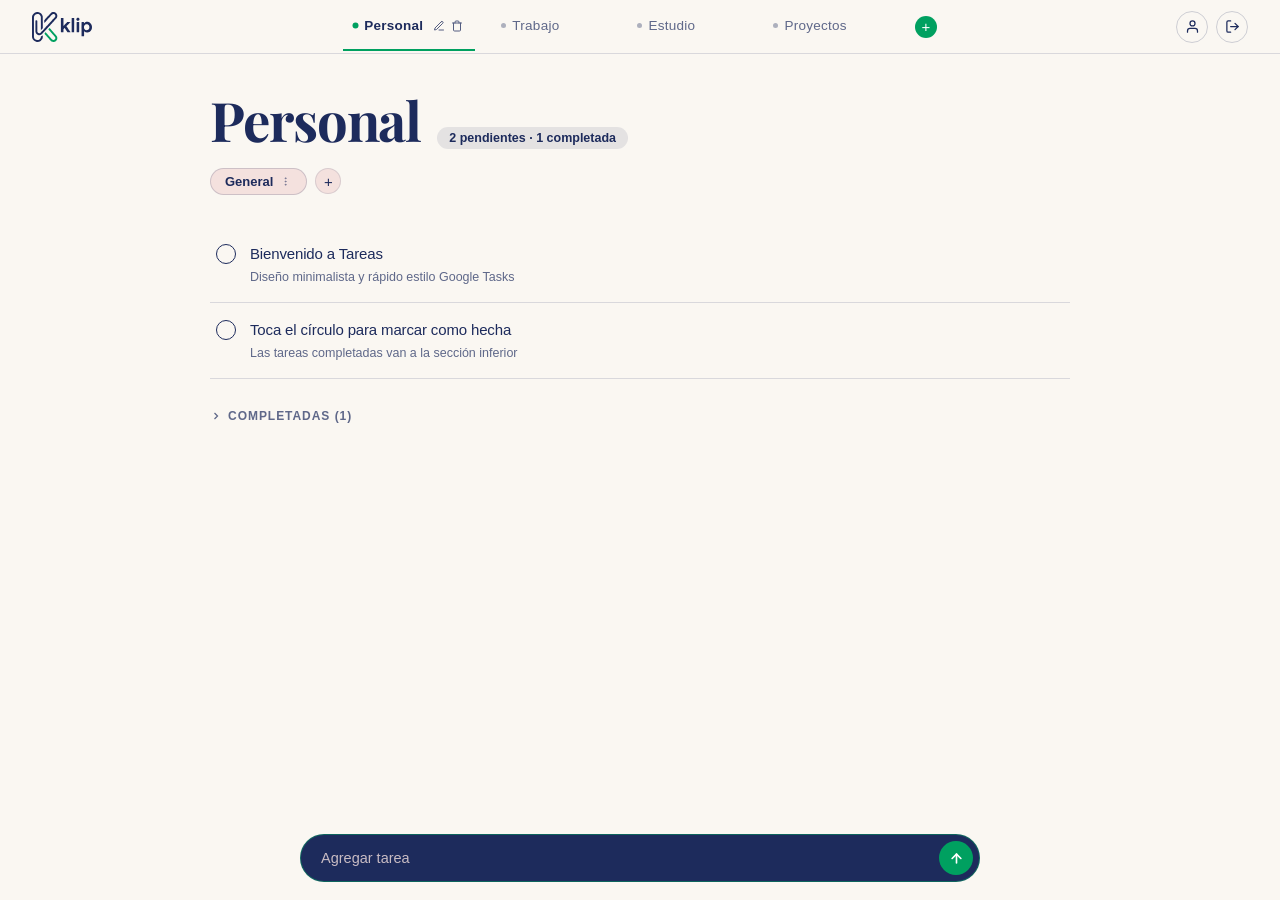
==== commit 15446154: "Rediseño klip: fondo marfil, logo K y botón cerrar sesión Fondo marfil con rosa niebla solo como ace" ====
--- a/index.html
+++ b/index.html
@@ -6,7 +6,7 @@
   <title>klip — Tareas</title>
 
   <!-- PWA Meta Tags -->
-  <meta name="theme-color" content="#1D2B5C">
+  <meta name="theme-color" content="#FAF7F2">
   <meta name="mobile-web-app-capable" content="yes">
   <meta name="apple-mobile-web-app-status-bar-style" content="default">
   <meta name="apple-mobile-web-app-title" content="klip">
@@ -24,7 +24,7 @@
     <header class="top-nav-bar">
       <!-- Left: Brand Logo -->
       <div class="nav-left">
-        <span class="brand-logo">klip</span>
+        <img class="brand-logo-img" src="./logo.svg" alt="klip" height="30">
       </div>
 
       <!-- Center: Sections Centered with Dot and Emerald Bar + Emerald '+' button (Desktop) -->
@@ -58,7 +58,8 @@
 
       <!-- Mobile Top Bar Content (Screen < 768px): Section Name & Trigger on Left, User & Logout on Right -->
       <div class="nav-mobile-row">
-        <button id="btn-menu" class="btn-mobile-section-trigger" aria-label="Abrir menú de secciones">
+        <img class="mobile-logo-mark" src="./logo-mark.svg" alt="klip" height="26">
+        <button id="btn-menu" class="btn-mobile-section-trigger" aria-label="Abrir menú de secciones" aria-expanded="false" aria-controls="sidebar">
           <span id="current-section-title" class="mobile-section-name">Personal</span>
           <svg class="trigger-chevron" width="12" height="12" viewBox="0 0 24 24" fill="none" stroke="currentColor" stroke-width="2.5">
             <polyline points="6 9 12 15 18 9"></polyline>
@@ -142,7 +143,7 @@
             <p class="empty-text">No hay tareas pendientes en este apartado</p>
           </div>
 
-          <!-- Active Tasks Cards (Lighter pink cards with 12% ink blue border) -->
+          <!-- Active tasks: filas simples separadas por línea fina -->
           <div id="active-tasks-list" class="tasks-cards-list">
             <!-- Rendered dynamically -->
           </div>
@@ -163,7 +164,7 @@
         </div>
       </div>
 
-      <!-- Bottom Fixed Add Task Bar (Solid Ink Blue #1D2B5C with Rosa Niebla placeholder) -->
+      <!-- Barra fija inferior "Agregar tarea" (azul tinta) -->
       <footer class="bottom-dock">
         <form id="add-task-form" class="add-task-dock-pill" autocomplete="off">
           <input 
--- a/style.css
+++ b/style.css
@@ -1,15 +1,13 @@
 /* ==========================================================================
    style.css - klip Tasks PWA
-   Typography:
-   - Playfair Display: Solo para el título grande de la sección y apartados
-   - Arial, Arimo, Helvetica, sans-serif: Todo lo demás (navegación, tareas,
-     notas, etiquetas, botones, campos)
-   Palette:
-   - Fondo: Rosa niebla #F4E1DE con degradado radial al 10% azul tinta
+   Tipografía:
+   - Playfair Display: solo el título grande de la sección y los títulos de modal
+   - Arial / Arimo: todo lo demás
+   Paleta:
+   - Fondo: Marfil #FAF7F2 (plano, sin degradados)
    - Estructura y texto: Azul tinta #1D2B5C
-   - Tarjetas de tareas: Rosa más claro #FAF1EF con borde azul tinta al 12%
-   - Barra inferior "Agregar tarea": Azul tinta sólido #1D2B5C con placeholder rosa
-   - Acentos: Esmeralda #00A060 para acciones, checks e indicador de sección activa
+   - Rosa niebla #F4E1DE: solo como acento (píldora activa, botones "+" pequeños)
+   - Esmeralda #00A060: acciones, checks e indicador de sección activa
    - Sin sombras, sin librerías externas.
    ========================================================================== */
 
@@ -55,8 +53,9 @@
 }
 
 :root {
-  --bg-page: #F4E1DE;
-  --bg-card: #FAF1EF;
+  --bg-page: #FAF7F2;
+  --pink: #F4E1DE;
+  --bg-card: #FAF7F2;
   --color-blue: #1D2B5C;
   --text-main: #1D2B5C;
   --text-muted: rgba(29, 43, 92, 0.70);
@@ -93,14 +92,9 @@
   -moz-osx-font-smoothing: grayscale;
 }
 
-/* Fondo con degradado radial visible: azul tinta al 10% en esquinas superior izq e inferior der sobre rosa niebla */
+/* Fondo marfil plano */
 body, #app {
   background-color: var(--bg-page);
-  background-image:
-    radial-gradient(circle at 0% 0%, rgba(29, 43, 92, 0.10) 0%, transparent 48%),
-    radial-gradient(circle at 100% 100%, rgba(29, 43, 92, 0.10) 0%, transparent 48%);
-  background-repeat: no-repeat;
-  background-attachment: fixed;
 }
 
 /* ==================== ROOT LAYOUT ==================== */
@@ -133,13 +127,17 @@
   align-items: center;
 }
 
-.brand-logo {
-  font-family: var(--font-title);
-  font-size: 24px;
-  font-weight: 700;
-  letter-spacing: -0.02em;
-  color: var(--color-blue);
-  line-height: 1;
+.brand-logo-img {
+  display: block;
+  height: 30px;
+  width: auto;
+}
+
+.mobile-logo-mark {
+  display: none;
+  height: 26px;
+  width: auto;
+  flex-shrink: 0;
 }
 
 /* Center: Sections Centered with dot & emerald bar */
@@ -570,11 +568,11 @@
   border-color: rgba(29, 43, 92, 0.35);
 }
 
-/* La píldora del apartado activo en azul tinta sólido con texto rosa niebla */
+/* Píldora del apartado activo: rosa niebla con texto azul tinta */
 .tab-btn.active {
-  background-color: var(--color-blue);
-  color: var(--bg-page);
-  border-color: var(--color-blue);
+  background-color: var(--pink);
+  color: var(--color-blue);
+  border-color: rgba(29, 43, 92, 0.18);
   font-weight: 600;
 }
 
@@ -602,8 +600,8 @@
   width: 26px;
   height: 26px;
   border-radius: 50%;
-  border: 1px solid var(--border-line);
-  background: transparent;
+  border: 1px solid rgba(29, 43, 92, 0.12);
+  background: var(--pink);
   color: var(--text-main);
   font-family: var(--font-body);
   font-size: 15px;
@@ -617,11 +615,10 @@
 }
 
 .btn-add-apartado:hover {
-  background-color: var(--hover-tint);
   border-color: var(--text-main);
 }
 
-/* ==================== TASKS AREA (CARDS #FAF1EF) ==================== */
+/* ==================== TASKS AREA (FILAS) ==================== */
 .tasks-scroll-container {
   width: 100%;
   flex: 1;
@@ -653,31 +650,31 @@
   color: var(--text-muted);
 }
 
-/* Tasks Cards */
+/* Lista de tareas: filas separadas por línea fina */
 .tasks-cards-list {
   display: flex;
   flex-direction: column;
-  gap: 10px;
-  width: 100%;
-}
-
-/* Las tareas dentro de una tarjeta de rosa más claro (#FAF1EF) con borde azul tinta al 12% */
+  gap: 0;
+  width: 100%;
+}
+
 .task-item {
   display: flex;
   align-items: flex-start;
   gap: 14px;
-  padding: 15px 18px;
-  background-color: var(--bg-card); /* #FAF1EF */
-  border: 1px solid var(--border-card); /* rgba(29, 43, 92, 0.12) */
-  border-radius: 12px;
+  padding: 16px 6px;
+  background-color: transparent;
+  border: none;
+  border-bottom: 1px solid var(--border-line);
+  border-radius: 0;
   cursor: pointer;
   box-shadow: none;
-  transition: background-color 0.15s ease, border-color 0.15s ease;
-}
-
-/* El hover de las filas con un fondo azul tinta al 6% */
+  transition: background-color 0.15s ease;
+}
+
+/* Hover de las filas: azul tinta al 4% */
 .task-item:hover {
-  background-color: rgba(29, 43, 92, 0.06);
+  background-color: rgba(29, 43, 92, 0.04);
 }
 
 /* Los círculos de las tareas con borde azul tinta */
@@ -808,9 +805,8 @@
 
 /* ==================== COMPLETED SECTION ==================== */
 .completed-section {
-  margin-top: 32px;
-  border-top: 1px solid var(--border-line);
-  padding-top: 14px;
+  margin-top: 20px;
+  padding-top: 4px;
   display: none;
 }
 
@@ -852,7 +848,7 @@
   display: none;
   margin-top: 8px;
   flex-direction: column;
-  gap: 8px;
+  gap: 0;
 }
 
 .completed-section.expanded .completed-tasks-cards {
@@ -903,10 +899,10 @@
   padding: 6px 0;
 }
 
-/* Placeholder en rosa niebla #F4E1DE */
+/* Placeholder en rosa niebla */
 .task-input::placeholder {
-  color: var(--bg-page);
-  opacity: 0.75;
+  color: var(--pink);
+  opacity: 0.8;
 }
 
 .btn-circle-submit {
@@ -1099,6 +1095,15 @@
     display: flex;
     align-items: center;
     justify-content: space-between;
+    gap: 12px;
+  }
+
+  .mobile-logo-mark {
+    display: block;
+  }
+
+  .mobile-user-actions {
+    margin-left: auto;
   }
 
   .section-header-area {
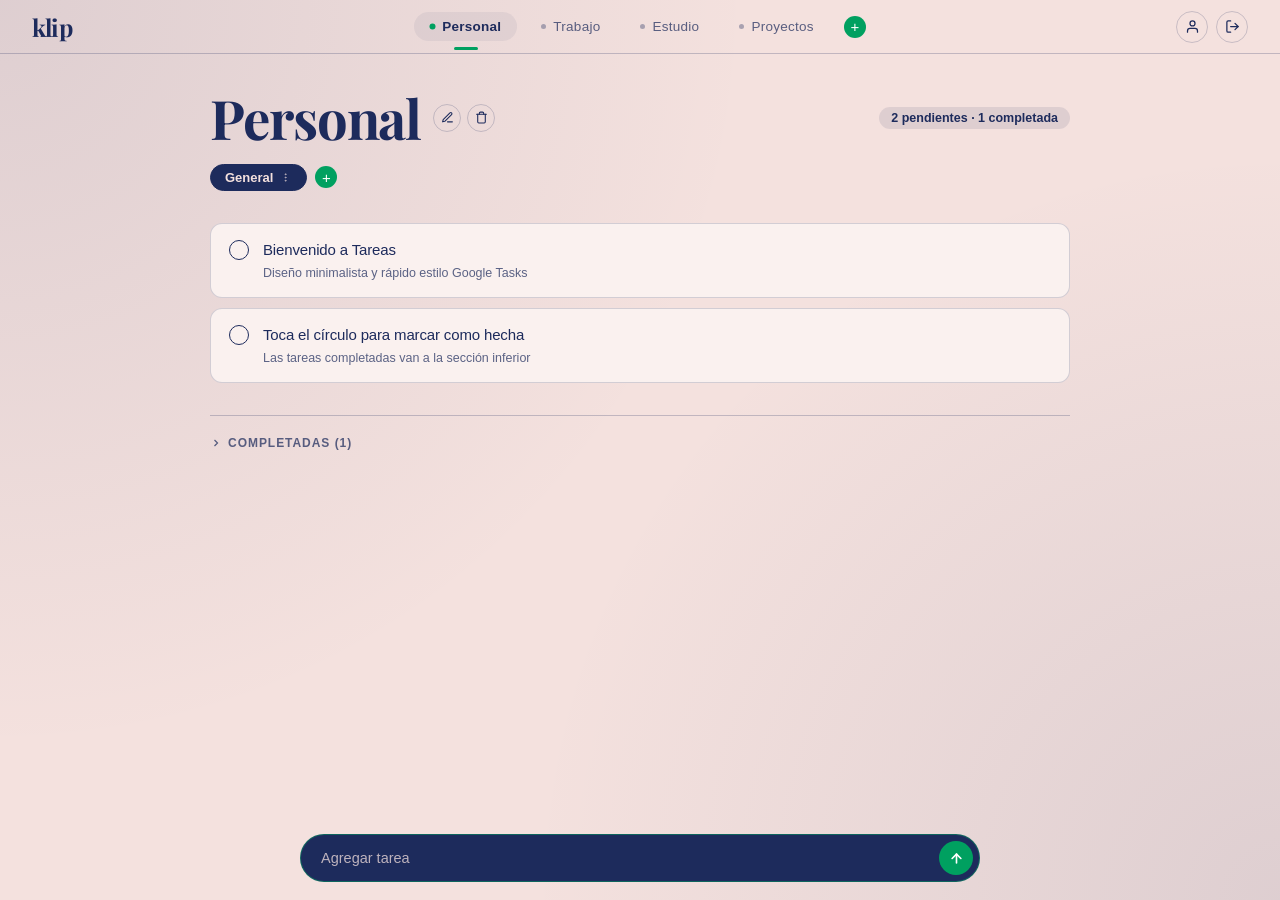
==== commit 36f60479: "style: ajustes visuales klip, píldoras y acciones de sección junto al título - Píldora activa de apa" ====
--- a/index.html
+++ b/index.html
@@ -6,7 +6,7 @@
   <title>klip — Tareas</title>
 
   <!-- PWA Meta Tags -->
-  <meta name="theme-color" content="#FAF7F2">
+  <meta name="theme-color" content="#1D2B5C">
   <meta name="mobile-web-app-capable" content="yes">
   <meta name="apple-mobile-web-app-status-bar-style" content="default">
   <meta name="apple-mobile-web-app-title" content="klip">
@@ -24,10 +24,10 @@
     <header class="top-nav-bar">
       <!-- Left: Brand Logo -->
       <div class="nav-left">
-        <img class="brand-logo-img" src="./logo.svg" alt="klip" height="30">
-      </div>
-
-      <!-- Center: Sections Centered with Dot and Emerald Bar + Emerald '+' button (Desktop) -->
+        <span class="brand-logo">klip</span>
+      </div>
+
+      <!-- Center: Sections Centered with Dot and Emerald Indicator + Emerald '+' button (Desktop) -->
       <div class="nav-center">
         <nav id="sections-list" class="sections-list-desktop" aria-label="Secciones">
           <!-- Rendered dynamically -->
@@ -58,8 +58,7 @@
 
       <!-- Mobile Top Bar Content (Screen < 768px): Section Name & Trigger on Left, User & Logout on Right -->
       <div class="nav-mobile-row">
-        <img class="mobile-logo-mark" src="./logo-mark.svg" alt="klip" height="26">
-        <button id="btn-menu" class="btn-mobile-section-trigger" aria-label="Abrir menú de secciones" aria-expanded="false" aria-controls="sidebar">
+        <button id="btn-menu" class="btn-mobile-section-trigger" aria-label="Abrir menú de secciones">
           <span id="current-section-title" class="mobile-section-name">Personal</span>
           <svg class="trigger-chevron" width="12" height="12" viewBox="0 0 24 24" fill="none" stroke="currentColor" stroke-width="2.5">
             <polyline points="6 9 12 15 18 9"></polyline>
@@ -99,7 +98,7 @@
         </button>
       </div>
 
-      <!-- Scrollable Mobile Sections List -->
+      <!-- Scrollable Mobile Sections List (Without edit/delete icons inside list) -->
       <div id="mobile-sections-list" class="mobile-sections-list">
         <!-- Rendered dynamically -->
       </div>
@@ -114,11 +113,30 @@
 
     <!-- Main Content Area -->
     <main id="main">
-      <!-- Section Header Area with Big Title (Playfair Display) & Counter Badge -->
+      <!-- Section Header Area with Big Title, Rename/Delete Buttons & Counter Badge -->
       <section class="section-header-area">
         <div class="section-header-inner">
           <div class="section-title-row">
-            <h1 class="main-section-title" id="main-section-title">Personal</h1>
+            <!-- Title + Small Action Buttons Group -->
+            <div class="section-title-group">
+              <h1 class="main-section-title" id="main-section-title">Personal</h1>
+              <div class="section-title-actions">
+                <button id="btn-rename-current-section" class="section-action-btn" title="Renombrar sección" aria-label="Renombrar sección">
+                  <svg width="13" height="13" viewBox="0 0 24 24" fill="none" stroke="currentColor" stroke-width="2" stroke-linecap="round" stroke-linejoin="round">
+                    <path d="M12 20h9"></path>
+                    <path d="M16.5 3.5a2.121 2.121 0 0 1 3 3L7 19l-4 1 1-4L16.5 3.5z"></path>
+                  </svg>
+                </button>
+                <button id="btn-delete-current-section" class="section-action-btn" title="Eliminar sección" aria-label="Eliminar sección">
+                  <svg width="13" height="13" viewBox="0 0 24 24" fill="none" stroke="currentColor" stroke-width="2" stroke-linecap="round" stroke-linejoin="round">
+                    <polyline points="3 6 5 6 21 6"></polyline>
+                    <path d="M19 6v14a2 2 0 0 1-2 2H7a2 2 0 0 1-2-2V6m3 0V4a2 2 0 0 1 2-2h4a2 2 0 0 1 2 2v2"></path>
+                  </svg>
+                </button>
+              </div>
+            </div>
+
+            <!-- Counter Badge ("1 pendiente · 2 completadas") -->
             <span class="tasks-counter-badge" id="tasks-counter-badge">0 pendientes · 0 completadas</span>
           </div>
 
@@ -127,6 +145,7 @@
             <div id="lists-tabs" class="lists-tabs">
               <!-- Rendered dynamically as pills -->
             </div>
+            <!-- Botón '+' esmeralda idéntico al de agregar sección -->
             <button id="btn-add-list" class="btn-add-apartado" title="Nuevo apartado" aria-label="Nuevo apartado">
               +
             </button>
@@ -143,7 +162,7 @@
             <p class="empty-text">No hay tareas pendientes en este apartado</p>
           </div>
 
-          <!-- Active tasks: filas simples separadas por línea fina -->
+          <!-- Active Tasks Cards (Lighter pink cards #FAF1EF with 18% ink blue border) -->
           <div id="active-tasks-list" class="tasks-cards-list">
             <!-- Rendered dynamically -->
           </div>
@@ -164,7 +183,7 @@
         </div>
       </div>
 
-      <!-- Barra fija inferior "Agregar tarea" (azul tinta) -->
+      <!-- Bottom Fixed Add Task Bar (Solid Ink Blue #1D2B5C with Rosa Niebla placeholder) -->
       <footer class="bottom-dock">
         <form id="add-task-form" class="add-task-dock-pill" autocomplete="off">
           <input 
--- a/style.css
+++ b/style.css
@@ -1,14 +1,16 @@
 /* ==========================================================================
    style.css - klip Tasks PWA
-   Tipografía:
-   - Playfair Display: solo el título grande de la sección y los títulos de modal
-   - Arial / Arimo: todo lo demás
-   Paleta:
-   - Fondo: Marfil #FAF7F2 (plano, sin degradados)
+   Typography:
+   - Playfair Display: Solo para el título grande de la sección y apartados
+   - Arial, Arimo, Helvetica, sans-serif: Todo lo demás (navegación, tareas,
+     notas, etiquetas, botones, campos)
+   Palette:
+   - Fondo: Rosa niebla #F4E1DE con degradado radial al 10% azul tinta
    - Estructura y texto: Azul tinta #1D2B5C
-   - Rosa niebla #F4E1DE: solo como acento (píldora activa, botones "+" pequeños)
-   - Esmeralda #00A060: acciones, checks e indicador de sección activa
-   - Sin sombras, sin librerías externas.
+   - Tarjetas de tareas: Rosa más claro #FAF1EF con borde azul tinta marcado
+   - Líneas divisorias: Azul tinta al 24% más visibles y con más color
+   - Barra inferior: Azul tinta sólido #1D2B5C con placeholder rosa niebla
+   - Acentos: Esmeralda #00A060 para acciones, checks e indicador redondeado
    ========================================================================== */
 
 /* ==================== LOCAL FONT FACES ==================== */
@@ -53,16 +55,16 @@
 }
 
 :root {
-  --bg-page: #FAF7F2;
-  --pink: #F4E1DE;
-  --bg-card: #FAF7F2;
+  --bg-page: #F4E1DE;
+  --bg-card: #FAF1EF;
   --color-blue: #1D2B5C;
   --text-main: #1D2B5C;
-  --text-muted: rgba(29, 43, 92, 0.70);
-  --text-faint: rgba(29, 43, 92, 0.40);
-
-  --border-line: rgba(29, 43, 92, 0.15);
-  --border-card: rgba(29, 43, 92, 0.12);
+  --text-muted: rgba(29, 43, 92, 0.72);
+  --text-faint: rgba(29, 43, 92, 0.42);
+
+  /* Líneas divisorias azulitas más notorias para dar más color */
+  --border-line: rgba(29, 43, 92, 0.24);
+  --border-card: rgba(29, 43, 92, 0.18);
 
   --hover-tint: rgba(29, 43, 92, 0.06);
 
@@ -92,9 +94,14 @@
   -moz-osx-font-smoothing: grayscale;
 }
 
-/* Fondo marfil plano */
+/* Fondo con degradado radial visible: azul tinta al 10% en esquinas superior izq e inferior der */
 body, #app {
   background-color: var(--bg-page);
+  background-image:
+    radial-gradient(circle at 0% 0%, rgba(29, 43, 92, 0.10) 0%, transparent 48%),
+    radial-gradient(circle at 100% 100%, rgba(29, 43, 92, 0.10) 0%, transparent 48%);
+  background-repeat: no-repeat;
+  background-attachment: fixed;
 }
 
 /* ==================== ROOT LAYOUT ==================== */
@@ -127,20 +134,16 @@
   align-items: center;
 }
 
-.brand-logo-img {
-  display: block;
-  height: 30px;
-  width: auto;
-}
-
-.mobile-logo-mark {
-  display: none;
-  height: 26px;
-  width: auto;
-  flex-shrink: 0;
-}
-
-/* Center: Sections Centered with dot & emerald bar */
+.brand-logo {
+  font-family: var(--font-title);
+  font-size: 24px;
+  font-weight: 700;
+  letter-spacing: -0.02em;
+  color: var(--color-blue);
+  line-height: 1;
+}
+
+/* Center: Sections Centered with dot & rounded emerald indicator */
 .nav-center {
   display: flex;
   align-items: center;
@@ -151,26 +154,27 @@
 .sections-list-desktop {
   display: flex;
   align-items: center;
-  gap: 16px;
-}
-
+  gap: 8px;
+}
+
+/* 3. Fondo de las secciones en PC: totalmente redondeado (border-radius: 999px) con mayor padding */
 .section-item-desktop {
   display: inline-flex;
   align-items: center;
-  gap: 6px;
+  gap: 7px;
   font-family: var(--font-body);
   font-size: 13.5px;
   font-weight: 500;
   letter-spacing: 0.02em;
   color: var(--text-muted);
   cursor: pointer;
-  padding: 15px 10px;
-  border-bottom: 2.5px solid transparent;
+  padding: 7px 16px;
+  border-radius: 999px; /* Esquinas totalmente redondeadas */
+  border: none;
   white-space: nowrap;
   user-select: none;
-  border-radius: 4px 4px 0 0;
-  transition: all 0.15s ease;
   position: relative;
+  transition: background-color 0.15s ease, color 0.15s ease;
 }
 
 /* Hover de secciones: fondo azul tinta al 6% */
@@ -182,10 +186,10 @@
 .section-item-desktop.active {
   color: var(--text-main);
   font-weight: 600;
-  border-bottom-color: var(--accent-emerald); /* Barra esmeralda */
-}
-
-/* Puntito indicador */
+  background-color: var(--hover-tint);
+}
+
+/* Puntito indicador junto al nombre */
 .sec-dot {
   width: 5px;
   height: 5px;
@@ -204,39 +208,17 @@
   transform: scale(1.2);
 }
 
-.section-item-desktop .section-actions {
-  display: flex;
-  align-items: center;
-  gap: 2px;
-  opacity: 0;
-  transition: opacity 0.15s ease;
-  margin-left: 2px;
-}
-
-.section-item-desktop:hover .section-actions,
-.section-item-desktop.active .section-actions {
-  opacity: 0.75;
-}
-
-.btn-section-action {
-  background: transparent;
-  border: none;
-  color: var(--text-main);
-  padding: 2px;
-  cursor: pointer;
-  display: inline-flex;
-  align-items: center;
-  justify-content: center;
-  border-radius: 3px;
-}
-
-.btn-section-action:hover {
-  background-color: rgba(29, 43, 92, 0.12);
-}
-
-.btn-section-action svg {
-  width: 12px;
-  height: 12px;
+/* Indicador esmeralda corto y redondeado (aprox. 3px alto, 24px ancho, border-radius: 999px), centrado bajo el texto */
+.section-item-desktop.active::after {
+  content: '';
+  position: absolute;
+  bottom: -9px;
+  left: 50%;
+  transform: translateX(-50%);
+  width: 24px;
+  height: 3px;
+  border-radius: 999px;
+  background-color: var(--accent-emerald);
 }
 
 /* Botón '+' esmeralda pegado justo después de la última sección */
@@ -255,7 +237,7 @@
   justify-content: center;
   cursor: pointer;
   flex-shrink: 0;
-  margin-left: 4px;
+  margin-left: 2px;
   transition: background-color 0.15s ease, transform 0.1s ease;
 }
 
@@ -482,7 +464,7 @@
 /* Section Header Area */
 .section-header-area {
   width: 100%;
-  padding: 36px 36px 16px 36px;
+  padding: 34px 36px 16px 36px;
   flex-shrink: 0;
 }
 
@@ -492,14 +474,21 @@
   margin: 0 auto;
   display: flex;
   flex-direction: column;
-  gap: 18px;
+  gap: 16px;
 }
 
 .section-title-row {
   display: flex;
-  align-items: baseline;
-  gap: 16px;
-  flex-wrap: wrap;
+  align-items: center;
+  justify-content: space-between;
+  gap: 14px;
+  flex-wrap: wrap; /* En celular el badge baja si falta espacio */
+}
+
+.section-title-group {
+  display: inline-flex;
+  align-items: center;
+  gap: 12px;
 }
 
 /* Título grande de la sección en Playfair Display */
@@ -513,6 +502,36 @@
   margin: 0;
 }
 
+/* 4. Botones circulares pequeños (28 px) de renombrar y eliminar al lado del título */
+.section-title-actions {
+  display: inline-flex;
+  align-items: center;
+  gap: 6px;
+}
+
+.section-action-btn {
+  width: 28px;
+  height: 28px;
+  border-radius: 50%;
+  border: 1px solid rgba(29, 43, 92, 0.20);
+  background: transparent;
+  color: var(--color-blue);
+  display: inline-flex;
+  align-items: center;
+  justify-content: center;
+  cursor: pointer;
+  transition: all 0.15s ease;
+}
+
+.section-action-btn:hover {
+  background-color: var(--hover-tint);
+  border-color: rgba(29, 43, 92, 0.40);
+}
+
+.section-action-btn:active {
+  transform: scale(0.92);
+}
+
 /* Etiqueta de contadores ("1 pendiente · 2 completadas") con fondo azul tinta al 10% y texto azul tinta */
 .tasks-counter-badge {
   background-color: rgba(29, 43, 92, 0.10);
@@ -545,7 +564,7 @@
   gap: 8px;
 }
 
-/* Píldora de apartado */
+/* 1. Píldoras de apartados inactivos: transparentes con borde fino */
 .tab-btn {
   background: transparent;
   border: 1px solid var(--border-line);
@@ -568,11 +587,11 @@
   border-color: rgba(29, 43, 92, 0.35);
 }
 
-/* Píldora del apartado activo: rosa niebla con texto azul tinta */
+/* 1. Píldora del apartado activo: azul tinta #1D2B5C sólido con texto y flecha en rosa niebla #F4E1DE */
 .tab-btn.active {
-  background-color: var(--pink);
-  color: var(--color-blue);
-  border-color: rgba(29, 43, 92, 0.18);
+  background-color: var(--color-blue); /* #1D2B5C */
+  color: var(--bg-page); /* #F4E1DE */
+  border-color: var(--color-blue);
   font-weight: 600;
 }
 
@@ -582,7 +601,7 @@
   color: inherit;
   cursor: pointer;
   padding: 1px;
-  opacity: 0.6;
+  opacity: 0.75;
   display: inline-flex;
   align-items: center;
 }
@@ -596,29 +615,34 @@
   height: 11px;
 }
 
+/* 2. Botón redondo '+' del apartado: pasa a esmeralda #00A060 con el '+' en blanco (mismo estilo que el '+' superior) */
 .btn-add-apartado {
-  width: 26px;
-  height: 26px;
+  width: 22px;
+  height: 22px;
   border-radius: 50%;
-  border: 1px solid rgba(29, 43, 92, 0.12);
-  background: var(--pink);
-  color: var(--text-main);
+  background-color: var(--accent-emerald); /* #00A060 */
+  color: #FFFFFF;
+  border: none;
   font-family: var(--font-body);
   font-size: 15px;
   line-height: 1;
-  display: flex;
+  display: inline-flex;
   align-items: center;
   justify-content: center;
   cursor: pointer;
   flex-shrink: 0;
-  transition: border-color 0.15s ease, background-color 0.15s ease;
+  transition: background-color 0.15s ease, transform 0.1s ease;
 }
 
 .btn-add-apartado:hover {
-  border-color: var(--text-main);
-}
-
-/* ==================== TASKS AREA (FILAS) ==================== */
+  background-color: var(--accent-emerald-hover); /* #008750 */
+}
+
+.btn-add-apartado:active {
+  transform: scale(0.92);
+}
+
+/* ==================== TASKS AREA (CARDS #FAF1EF) ==================== */
 .tasks-scroll-container {
   width: 100%;
   flex: 1;
@@ -650,34 +674,34 @@
   color: var(--text-muted);
 }
 
-/* Lista de tareas: filas separadas por línea fina */
+/* Tasks Cards */
 .tasks-cards-list {
   display: flex;
   flex-direction: column;
-  gap: 0;
-  width: 100%;
-}
-
+  gap: 10px;
+  width: 100%;
+}
+
+/* Tareas dentro de una tarjeta de rosa más claro (#FAF1EF) con borde azul tinta */
 .task-item {
   display: flex;
   align-items: flex-start;
   gap: 14px;
-  padding: 16px 6px;
-  background-color: transparent;
-  border: none;
-  border-bottom: 1px solid var(--border-line);
-  border-radius: 0;
+  padding: 15px 18px;
+  background-color: var(--bg-card); /* #FAF1EF */
+  border: 1px solid var(--border-card);
+  border-radius: 12px;
   cursor: pointer;
   box-shadow: none;
-  transition: background-color 0.15s ease;
-}
-
-/* Hover de las filas: azul tinta al 4% */
+  transition: background-color 0.15s ease, border-color 0.15s ease;
+}
+
+/* Hover de las filas con fondo azul tinta al 6% */
 .task-item:hover {
-  background-color: rgba(29, 43, 92, 0.04);
-}
-
-/* Los círculos de las tareas con borde azul tinta */
+  background-color: rgba(29, 43, 92, 0.06);
+}
+
+/* Círculos de las tareas con borde azul tinta */
 .task-checkbox-btn {
   background: transparent;
   border: none;
@@ -694,7 +718,7 @@
   width: 20px;
   height: 20px;
   border-radius: 50%;
-  border: 1.5px solid var(--color-blue); /* Borde azul tinta */
+  border: 1.5px solid var(--color-blue);
   background: transparent;
   display: flex;
   align-items: center;
@@ -805,8 +829,9 @@
 
 /* ==================== COMPLETED SECTION ==================== */
 .completed-section {
-  margin-top: 20px;
-  padding-top: 4px;
+  margin-top: 32px;
+  border-top: 1px solid var(--border-line);
+  padding-top: 14px;
   display: none;
 }
 
@@ -848,7 +873,7 @@
   display: none;
   margin-top: 8px;
   flex-direction: column;
-  gap: 0;
+  gap: 8px;
 }
 
 .completed-section.expanded .completed-tasks-cards {
@@ -856,7 +881,6 @@
 }
 
 /* ==================== DOCKED ADD TASK BAR (#1D2B5C) ==================== */
-/* La barra de “Agregar tarea” fija abajo en azul tinta #1D2B5C, con placeholder en rosa niebla y el botón circular esmeralda */
 .bottom-dock {
   position: fixed;
   bottom: 0;
@@ -873,7 +897,7 @@
   pointer-events: auto;
   width: 100%;
   max-width: 680px;
-  background-color: var(--color-blue); /* #1D2B5C */
+  background-color: var(--color-blue);
   border: 1px solid rgba(29, 43, 92, 0.25);
   border-radius: 999px;
   box-shadow: none;
@@ -899,10 +923,10 @@
   padding: 6px 0;
 }
 
-/* Placeholder en rosa niebla */
+/* Placeholder en rosa niebla #F4E1DE */
 .task-input::placeholder {
-  color: var(--pink);
-  opacity: 0.8;
+  color: var(--bg-page);
+  opacity: 0.75;
 }
 
 .btn-circle-submit {
@@ -1095,15 +1119,6 @@
     display: flex;
     align-items: center;
     justify-content: space-between;
-    gap: 12px;
-  }
-
-  .mobile-logo-mark {
-    display: block;
-  }
-
-  .mobile-user-actions {
-    margin-left: auto;
   }
 
   .section-header-area {
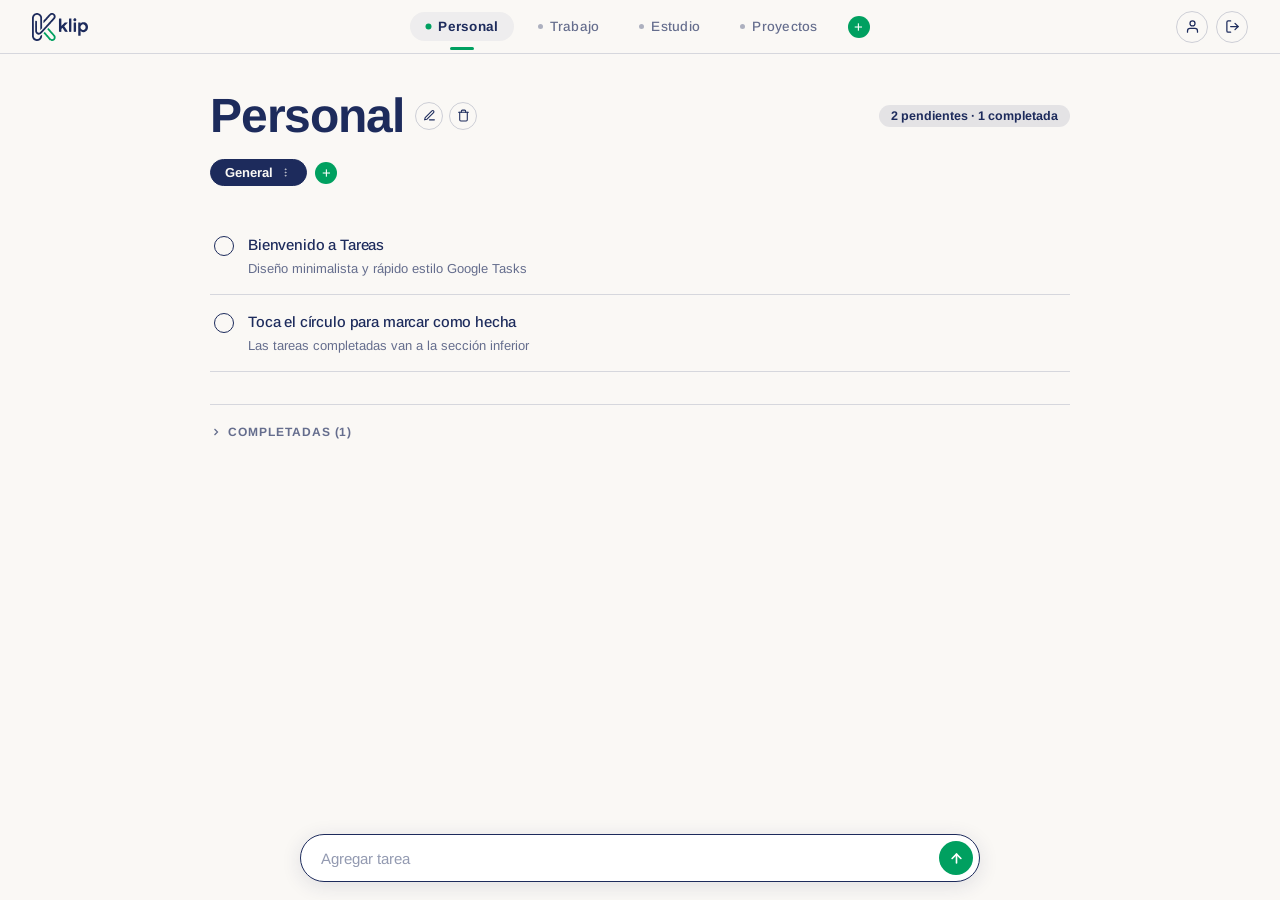
==== commit 19331eeb: "rediseño app" ====
--- a/index.html
+++ b/index.html
@@ -6,7 +6,7 @@
   <title>klip — Tareas</title>
 
   <!-- PWA Meta Tags -->
-  <meta name="theme-color" content="#1D2B5C">
+  <meta name="theme-color" content="#FAF8F5">
   <meta name="mobile-web-app-capable" content="yes">
   <meta name="apple-mobile-web-app-status-bar-style" content="default">
   <meta name="apple-mobile-web-app-title" content="klip">
@@ -24,7 +24,7 @@
     <header class="top-nav-bar">
       <!-- Left: Brand Logo -->
       <div class="nav-left">
-        <span class="brand-logo">klip</span>
+        <img class="brand-logo-img" src="./logo.svg" alt="klip" height="28">
       </div>
 
       <!-- Center: Sections Centered with Dot and Emerald Indicator + Emerald '+' button (Desktop) -->
@@ -58,6 +58,7 @@
 
       <!-- Mobile Top Bar Content (Screen < 768px): Section Name & Trigger on Left, User & Logout on Right -->
       <div class="nav-mobile-row">
+        <img class="mobile-logo-mark" src="./logo-mark.svg" alt="klip" height="26">
         <button id="btn-menu" class="btn-mobile-section-trigger" aria-label="Abrir menú de secciones">
           <span id="current-section-title" class="mobile-section-name">Personal</span>
           <svg class="trigger-chevron" width="12" height="12" viewBox="0 0 24 24" fill="none" stroke="currentColor" stroke-width="2.5">
--- a/style.css
+++ b/style.css
@@ -1,35 +1,17 @@
 /* ==========================================================================
    style.css - klip Tasks PWA
    Typography:
-   - Playfair Display: Solo para el título grande de la sección y apartados
-   - Arial, Arimo, Helvetica, sans-serif: Todo lo demás (navegación, tareas,
-     notas, etiquetas, botones, campos)
+   - Arimo, system-ui, sans-serif: Modern, clean, normal sans-serif matching
+     the klip logo aesthetic across all screens.
    Palette:
-   - Fondo: Rosa niebla #F4E1DE con degradado radial al 10% azul tinta
+   - Fondo: Marfil / blanco cálido #FAF8F5 (plano, sin degradados)
    - Estructura y texto: Azul tinta #1D2B5C
-   - Tarjetas de tareas: Rosa más claro #FAF1EF con borde azul tinta marcado
-   - Líneas divisorias: Azul tinta al 24% más visibles y con más color
-   - Barra inferior: Azul tinta sólido #1D2B5C con placeholder rosa niebla
+   - Líneas divisorias: Azul tinta #1D2B5C al 16% finas pero notorias
+   - Barra inferior: Blanca #FFFFFF con borde azul tinta notorio y botón esmeralda
    - Acentos: Esmeralda #00A060 para acciones, checks e indicador redondeado
    ========================================================================== */
 
 /* ==================== LOCAL FONT FACES ==================== */
-@font-face {
-  font-family: 'Playfair Display';
-  src: url('./fonts/playfair-display-400.woff2') format('woff2');
-  font-weight: 400;
-  font-style: normal;
-  font-display: swap;
-}
-
-@font-face {
-  font-family: 'Playfair Display';
-  src: url('./fonts/playfair-display-700.woff2') format('woff2');
-  font-weight: 700;
-  font-style: normal;
-  font-display: swap;
-}
-
 @font-face {
   font-family: 'Arimo';
   src: url('./fonts/arimo-400.woff2') format('woff2');
@@ -55,26 +37,26 @@
 }
 
 :root {
-  --bg-page: #F4E1DE;
-  --bg-card: #FAF1EF;
+  --bg-page: #FAF8F5;
+  --bg-card: transparent;
   --color-blue: #1D2B5C;
   --text-main: #1D2B5C;
-  --text-muted: rgba(29, 43, 92, 0.72);
-  --text-faint: rgba(29, 43, 92, 0.42);
-
-  /* Líneas divisorias azulitas más notorias para dar más color */
-  --border-line: rgba(29, 43, 92, 0.24);
-  --border-card: rgba(29, 43, 92, 0.18);
-
-  --hover-tint: rgba(29, 43, 92, 0.06);
+  --text-muted: rgba(29, 43, 92, 0.68);
+  --text-faint: rgba(29, 43, 92, 0.40);
+
+  /* Líneas divisorias azul tinta finas pero notorias */
+  --border-line: rgba(29, 43, 92, 0.16);
+  --border-card: rgba(29, 43, 92, 0.16);
+
+  --hover-tint: rgba(29, 43, 92, 0.05);
 
   --accent-emerald: #00A060;
   --accent-emerald-hover: #008750;
 
   --danger: #C02626;
 
-  --font-title: 'Playfair Display', Georgia, serif;
-  --font-body: Arial, 'Arimo', Helvetica, sans-serif;
+  --font-title: 'Arimo', system-ui, -apple-system, BlinkMacSystemFont, "Segoe UI", Roboto, "Helvetica Neue", Arial, sans-serif;
+  --font-body: 'Arimo', system-ui, -apple-system, BlinkMacSystemFont, "Segoe UI", Roboto, "Helvetica Neue", Arial, sans-serif;
 }
 
 * {
@@ -94,14 +76,10 @@
   -moz-osx-font-smoothing: grayscale;
 }
 
-/* Fondo con degradado radial visible: azul tinta al 10% en esquinas superior izq e inferior der */
+/* Fondo marfil plano sin degradados */
 body, #app {
   background-color: var(--bg-page);
-  background-image:
-    radial-gradient(circle at 0% 0%, rgba(29, 43, 92, 0.10) 0%, transparent 48%),
-    radial-gradient(circle at 100% 100%, rgba(29, 43, 92, 0.10) 0%, transparent 48%);
-  background-repeat: no-repeat;
-  background-attachment: fixed;
+  background-image: none;
 }
 
 /* ==================== ROOT LAYOUT ==================== */
@@ -134,13 +112,18 @@
   align-items: center;
 }
 
-.brand-logo {
-  font-family: var(--font-title);
-  font-size: 24px;
-  font-weight: 700;
-  letter-spacing: -0.02em;
-  color: var(--color-blue);
-  line-height: 1;
+.brand-logo-img {
+  height: 28px;
+  width: auto;
+  display: block;
+}
+
+.mobile-logo-mark {
+  height: 26px;
+  width: auto;
+  display: block;
+  flex-shrink: 0;
+  margin-right: 12px;
 }
 
 /* Center: Sections Centered with dot & rounded emerald indicator */
@@ -491,14 +474,14 @@
   gap: 12px;
 }
 
-/* Título grande de la sección en Playfair Display */
+/* Título grande de la sección */
 .main-section-title {
   font-family: var(--font-title);
-  font-size: clamp(2.4rem, 5vw, 3.4rem);
+  font-size: clamp(2.2rem, 4.5vw, 3rem);
   font-weight: 700;
-  letter-spacing: -0.02em;
+  letter-spacing: -0.025em;
   color: var(--color-blue);
-  line-height: 1.1;
+  line-height: 1.15;
   margin: 0;
 }
 
@@ -674,31 +657,31 @@
   color: var(--text-muted);
 }
 
-/* Tasks Cards */
+/* Tasks Rows: Filas simples separadas únicamente por una línea azul fina */
 .tasks-cards-list {
   display: flex;
   flex-direction: column;
-  gap: 10px;
-  width: 100%;
-}
-
-/* Tareas dentro de una tarjeta de rosa más claro (#FAF1EF) con borde azul tinta */
+  gap: 0;
+  width: 100%;
+}
+
 .task-item {
   display: flex;
   align-items: flex-start;
   gap: 14px;
-  padding: 15px 18px;
-  background-color: var(--bg-card); /* #FAF1EF */
-  border: 1px solid var(--border-card);
-  border-radius: 12px;
+  padding: 16px 4px;
+  background-color: transparent;
+  border: none;
+  border-bottom: 1px solid var(--border-line);
+  border-radius: 0;
   cursor: pointer;
   box-shadow: none;
-  transition: background-color 0.15s ease, border-color 0.15s ease;
-}
-
-/* Hover de las filas con fondo azul tinta al 6% */
+  transition: background-color 0.15s ease;
+}
+
+/* Hover sutil de las filas */
 .task-item:hover {
-  background-color: rgba(29, 43, 92, 0.06);
+  background-color: rgba(29, 43, 92, 0.04);
 }
 
 /* Círculos de las tareas con borde azul tinta */
@@ -711,7 +694,7 @@
   align-items: center;
   justify-content: center;
   flex-shrink: 0;
-  margin-top: 1px;
+  margin-top: 2px;
 }
 
 .task-circle {
@@ -757,7 +740,7 @@
 .task-title {
   font-family: var(--font-body);
   font-size: 15px;
-  font-weight: 400;
+  font-weight: 500;
   color: var(--text-main);
   line-height: 1.45;
   letter-spacing: -0.01em;
@@ -772,7 +755,7 @@
 
 .task-note-snippet {
   font-family: var(--font-body);
-  font-size: 12.5px;
+  font-size: 13px;
   font-weight: 400;
   color: var(--text-muted);
   margin-top: 4px;
@@ -871,16 +854,16 @@
 
 .completed-tasks-cards {
   display: none;
-  margin-top: 8px;
+  margin-top: 4px;
   flex-direction: column;
-  gap: 8px;
+  gap: 0;
 }
 
 .completed-section.expanded .completed-tasks-cards {
   display: flex;
 }
 
-/* ==================== DOCKED ADD TASK BAR (#1D2B5C) ==================== */
+/* ==================== DOCKED ADD TASK BAR (WHITE PILL WITH BLUE BORDER) ==================== */
 .bottom-dock {
   position: fixed;
   bottom: 0;
@@ -897,19 +880,20 @@
   pointer-events: auto;
   width: 100%;
   max-width: 680px;
-  background-color: var(--color-blue);
-  border: 1px solid rgba(29, 43, 92, 0.25);
+  background-color: #FFFFFF;
+  border: 1.5px solid rgba(29, 43, 92, 0.38);
   border-radius: 999px;
-  box-shadow: none;
+  box-shadow: 0 4px 16px rgba(29, 43, 92, 0.06);
   padding: 6px 6px 6px 20px;
   display: flex;
   align-items: center;
   gap: 10px;
-  transition: border-color 0.15s ease;
+  transition: border-color 0.15s ease, box-shadow 0.15s ease;
 }
 
 .add-task-dock-pill:focus-within {
-  border-color: rgba(0, 160, 96, 0.50);
+  border-color: var(--color-blue);
+  box-shadow: 0 4px 20px rgba(29, 43, 92, 0.12);
 }
 
 .task-input {
@@ -917,16 +901,16 @@
   border: none;
   outline: none;
   font-family: var(--font-body);
-  font-size: 14.5px;
-  color: #FFFFFF;
+  font-size: 15px;
+  color: var(--color-blue);
   flex: 1;
   padding: 6px 0;
 }
 
-/* Placeholder en rosa niebla #F4E1DE */
+/* Placeholder en azul tinta atenuado */
 .task-input::placeholder {
-  color: var(--bg-page);
-  opacity: 0.75;
+  color: rgba(29, 43, 92, 0.48);
+  opacity: 1;
 }
 
 .btn-circle-submit {
@@ -1138,6 +1122,6 @@
   }
 
   .task-item {
-    padding: 14px 14px;
+    padding: 15px 4px;
   }
 }
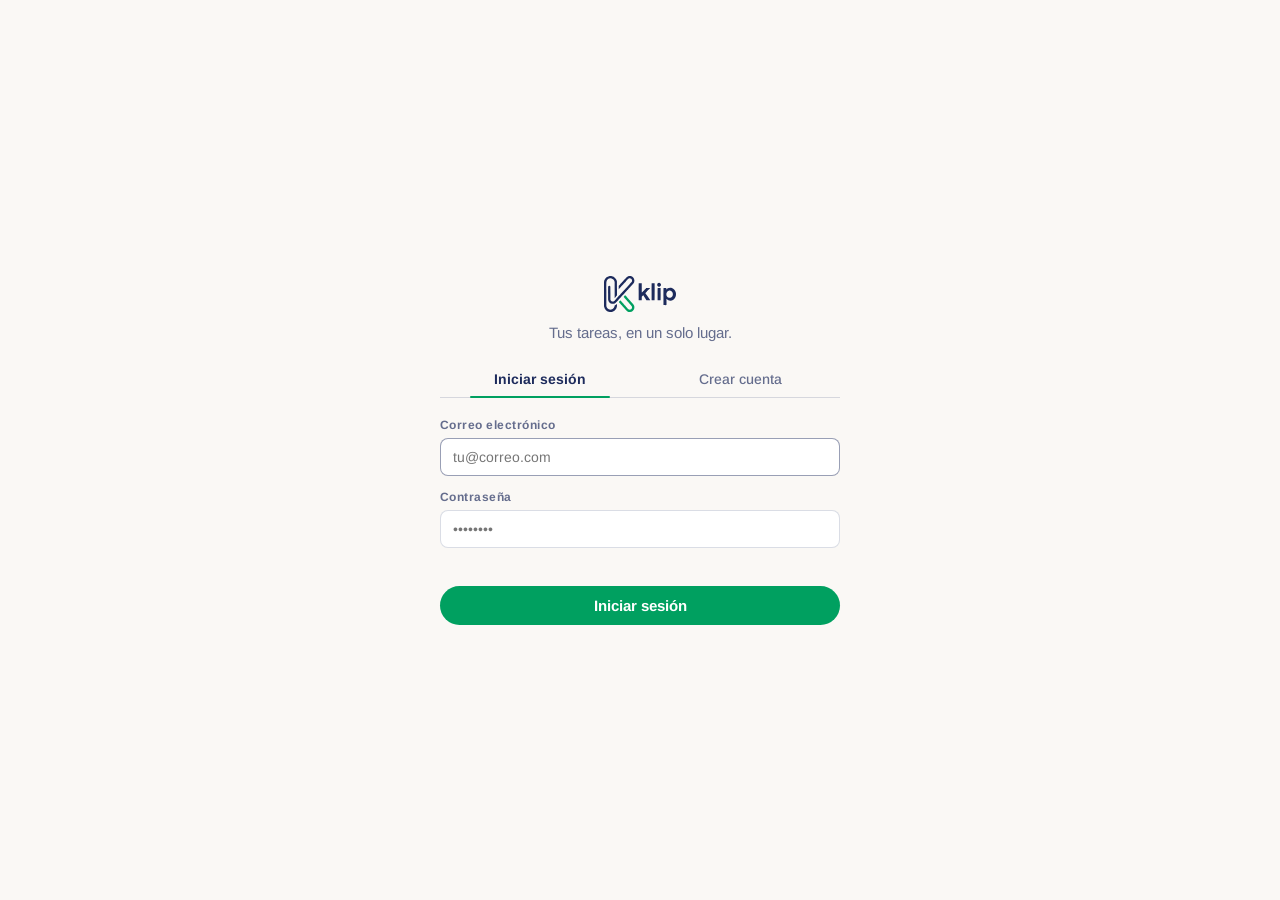
==== commit 3a2dd0fa: "feat: V2 — Supabase auth y sync local-first (login, registro, push/pull datos)" ====
--- a/index.html
+++ b/index.html
@@ -56,7 +56,7 @@
         </div>
       </div>
 
-      <!-- Mobile Top Bar Content (Screen < 768px): Section Name & Trigger on Left, User & Logout on Right -->
+      <!-- Mobile Top Bar Content (Screen < 768px) -->
       <div class="nav-mobile-row">
         <img class="mobile-logo-mark" src="./logo-mark.svg" alt="klip" height="26">
         <button id="btn-menu" class="btn-mobile-section-trigger" aria-label="Abrir menú de secciones">
@@ -99,7 +99,7 @@
         </button>
       </div>
 
-      <!-- Scrollable Mobile Sections List (Without edit/delete icons inside list) -->
+      <!-- Scrollable Mobile Sections List -->
       <div id="mobile-sections-list" class="mobile-sections-list">
         <!-- Rendered dynamically -->
       </div>
@@ -137,7 +137,7 @@
               </div>
             </div>
 
-            <!-- Counter Badge ("1 pendiente · 2 completadas") -->
+            <!-- Counter Badge -->
             <span class="tasks-counter-badge" id="tasks-counter-badge">0 pendientes · 0 completadas</span>
           </div>
 
@@ -146,7 +146,6 @@
             <div id="lists-tabs" class="lists-tabs">
               <!-- Rendered dynamically as pills -->
             </div>
-            <!-- Botón '+' esmeralda idéntico al de agregar sección -->
             <button id="btn-add-list" class="btn-add-apartado" title="Nuevo apartado" aria-label="Nuevo apartado">
               +
             </button>
@@ -163,7 +162,7 @@
             <p class="empty-text">No hay tareas pendientes en este apartado</p>
           </div>
 
-          <!-- Active Tasks Cards (Lighter pink cards #FAF1EF with 18% ink blue border) -->
+          <!-- Active Tasks List -->
           <div id="active-tasks-list" class="tasks-cards-list">
             <!-- Rendered dynamically -->
           </div>
@@ -184,15 +183,15 @@
         </div>
       </div>
 
-      <!-- Bottom Fixed Add Task Bar (Solid Ink Blue #1D2B5C with Rosa Niebla placeholder) -->
+      <!-- Bottom Fixed Add Task Bar -->
       <footer class="bottom-dock">
         <form id="add-task-form" class="add-task-dock-pill" autocomplete="off">
-          <input 
-            type="text" 
-            id="task-input" 
-            class="task-input" 
-            placeholder="Agregar tarea" 
-            autofocus 
+          <input
+            type="text"
+            id="task-input"
+            class="task-input"
+            placeholder="Agregar tarea"
+            autofocus
             required
           >
           <button type="submit" id="btn-submit-task" class="btn-circle-submit" title="Agregar tarea" aria-label="Agregar tarea">
@@ -205,6 +204,9 @@
       </footer>
     </main>
   </div>
+
+  <!-- Sync indicator (outside #app so always visible) -->
+  <div id="sync-indicator" class="sync-indicator" aria-live="polite"></div>
 
   <!-- Reusable Minimalist Modal -->
   <div id="modal-container" class="modal-overlay" role="dialog" aria-modal="true">
@@ -225,6 +227,8 @@
 
   <!-- Scripts -->
   <script src="./db.js"></script>
+  <script src="./supabase.js"></script>
+  <script src="./auth.js"></script>
   <script src="./app.js"></script>
 </body>
-</html>+</html>
--- a/style.css
+++ b/style.css
@@ -1085,6 +1085,133 @@
   border-color: var(--danger);
 }
 
+/* ==================== AUTH SCREEN ==================== */
+#auth-screen {
+  position: fixed;
+  inset: 0;
+  background-color: var(--bg-page);
+  display: flex;
+  align-items: center;
+  justify-content: center;
+  padding: 20px;
+  z-index: 999;
+}
+
+.auth-card {
+  width: 100%;
+  max-width: 400px;
+  display: flex;
+  flex-direction: column;
+  align-items: center;
+  gap: 20px;
+}
+
+.auth-logo-wrap {
+  display: flex;
+  justify-content: center;
+}
+
+.auth-logo {
+  height: 36px;
+  width: auto;
+}
+
+.auth-tagline {
+  font-family: var(--font-body);
+  font-size: 15px;
+  color: var(--text-muted);
+  text-align: center;
+  margin-top: -8px;
+}
+
+.auth-tabs {
+  display: flex;
+  border-bottom: 1px solid var(--border-line);
+  width: 100%;
+}
+
+.auth-tab {
+  flex: 1;
+  background: transparent;
+  border: none;
+  font-family: var(--font-body);
+  font-size: 14px;
+  font-weight: 500;
+  color: var(--text-muted);
+  padding: 10px 0;
+  cursor: pointer;
+  position: relative;
+  transition: color 0.15s ease;
+}
+
+.auth-tab.active {
+  color: var(--color-blue);
+  font-weight: 700;
+}
+
+.auth-tab.active::after {
+  content: '';
+  position: absolute;
+  bottom: -1px;
+  left: 15%;
+  width: 70%;
+  height: 2px;
+  border-radius: 999px;
+  background-color: var(--accent-emerald);
+}
+
+.auth-form {
+  display: flex;
+  flex-direction: column;
+  gap: 14px;
+  width: 100%;
+}
+
+.auth-btn {
+  width: 100%;
+  padding: 11px 18px;
+  font-size: 15px;
+  margin-top: 4px;
+}
+
+.auth-btn:disabled {
+  opacity: 0.6;
+  cursor: not-allowed;
+}
+
+.auth-error {
+  font-family: var(--font-body);
+  font-size: 13px;
+  color: var(--danger);
+  min-height: 18px;
+  text-align: center;
+  margin: -6px 0;
+}
+
+/* Spinner de sincronización */
+.sync-indicator {
+  position: fixed;
+  bottom: 76px;
+  left: 50%;
+  transform: translateX(-50%);
+  background: var(--color-blue);
+  color: #fff;
+  font-family: var(--font-body);
+  font-size: 12px;
+  font-weight: 600;
+  padding: 5px 16px;
+  border-radius: 999px;
+  z-index: 400;
+  opacity: 0;
+  transition: opacity 0.2s ease;
+  pointer-events: none;
+  white-space: nowrap;
+}
+
+.sync-indicator.visible {
+  opacity: 1;
+}
+
 /* ==================== RESPONSIVE RULES (< 768px) ==================== */
 @media (max-width: 768px) {
   .top-nav-bar {
